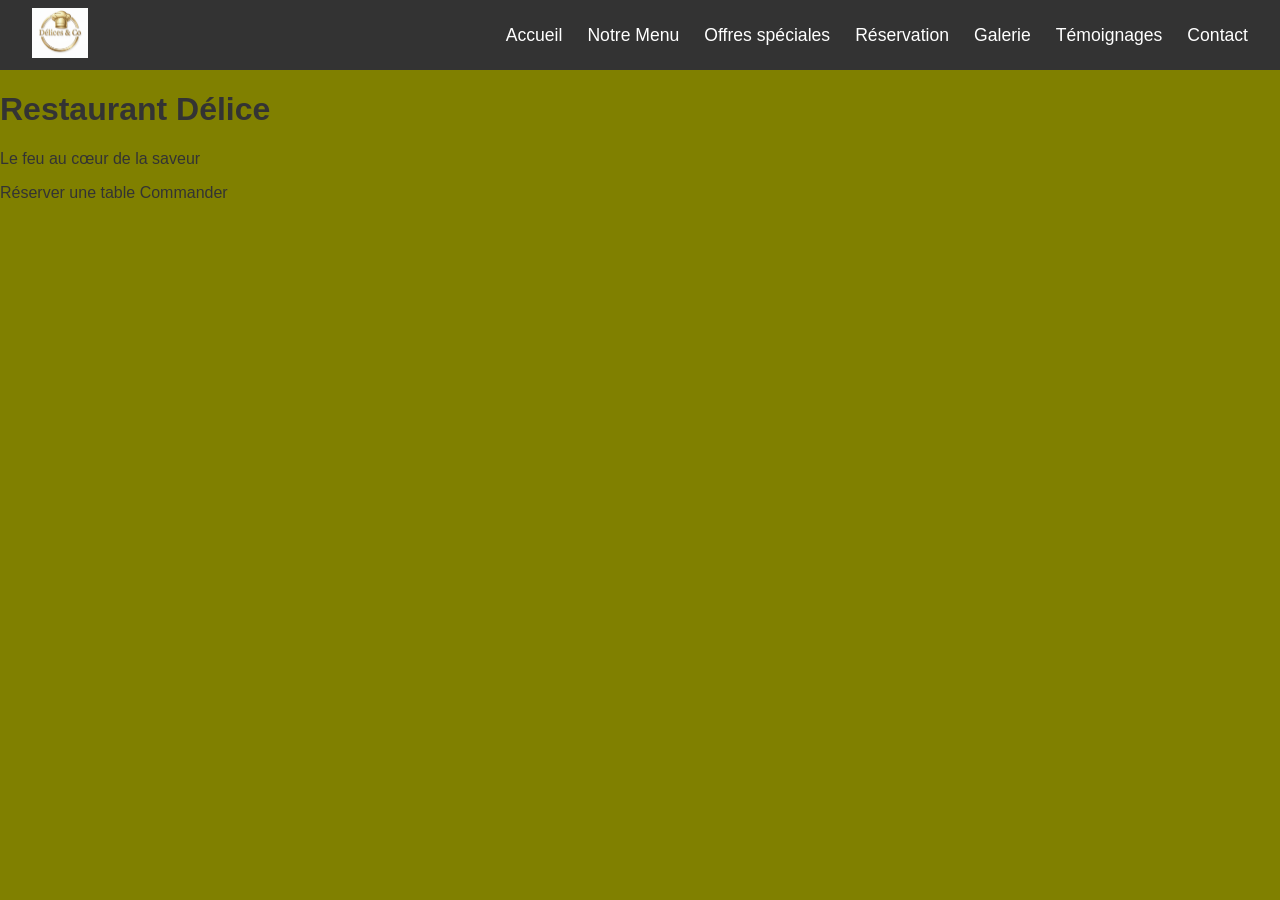
==== index.html @ 4178635f "Ajout du popup" ====
<!DOCTYPE html>
<html lang="fr">
<head>
    <meta charset="UTF-8">
    <title>Restaurant Délices & Co</title>
    <meta name="viewport" content="width=device-width, initial-scale=1.0">
    <link rel="stylesheet" href="css/style.css">
</head>
<body>

<!-- NAVIGATION -->
<nav class="navbar">
    <div class="logo"><img src="logo.jpeg" alt="logo.jpeg"></div>

    <input type="checkbox" id="menu-toggle">
    <label for="menu-toggle" class="burger">&#9776;</label>

    <ul class="nav-links">
        <li><a href="#">Accueil</a></li>
        <li><a href="#menuModal">Notre Menu</a></li>
        <li><a href="#">Offres spéciales</a></li>
        <li><a href="#">Réservation</a></li>
        <li><a href="#">Galerie</a></li>
        <li><a href="#">Témoignages</a></li>
        <li><a href="#">Contact</a></li>
    </ul>
</nav>

<!-- HEADER -->
<header class="hero">
    <div class="hero-content">
        <h1>Restaurant Délice</h1>
        <p>Le feu au cœur de la saveur</p>
        <div class="buttons">
            <a href="#" class="btn primary">Réserver une table</a>
            <a href="#" class="btn secondary">Commander</a>
        </div>
    </div>
</header>

<!-- POPUP MENU -->
<div id="menuModal" class="modal">
    <div class="modal-content">
        <a href="#" class="close">&times;</a>
        <h2>Notre Menu</h2>

        <h3>Plats</h3>
        <ul>
            <li>Mafé - 3000 FCFA
                <img src="img/Mafé.jpeg" alt="img/Mafé.jpeg">
            </li>
            <li>Yassa Poulet - 2500 FCFA
            <img src="img/Yassa Poulet.jpeg" alt="img/Yassa Poulet.jpeg">    
            </li>
            <li>Riz au poisson - 3500 FCFA
                <img src="img/Riz.jpeg" alt="img/Riz.jpeg">
            </li>
        </ul>

        <h3>Boissons</h3>
        <ul>
            <li>Jus naturel - 1000 FCFA
                <img src="img/jus.jpeg" alt="img/jus.jpeg">
                <img src="img/Jus Naturel.jpeg" alt="img/Jus Naturel.jpeg">
            </li>
            <li>Soda - 800 FCFA
                <img src="img/Soda.jpeg" alt="img/Soda.jpeg">
            </li>
        </ul>
    </div>
</div>

</body>
---- css/style.css ----
/* Styles généraux */
body {
    font-family: sans-serif;
    margin: 0;
    background-color: #808000; /* Vert olive */
    color: #333;
}

a {
    text-decoration: none;
    color: inherit;
}

/* Barre de navigation */
.navbar {
    display: flex;
    justify-content: space-between;
    align-items: center;
    background-color: #333;
    padding: 0.5rem 2rem;
    color: white;
}

.navbar .logo img {
    height: 50px;
}

.navbar .nav-links {
    list-style: none;
    display: flex;
    margin: 0;
    padding: 0;
}

.navbar .nav-links li {
    margin-left: 25px;
}

.navbar .nav-links a {
    font-size: 1.1rem;
    transition: color 0.3s ease;
}

.navbar .nav-links a:hover {
    color: #a3b18a; /* Un vert plus clair pour le survol */
}

/* Burger menu pour mobile */
#menu-toggle {
    display: none;
}

.burger {
    display: none;
    font-size: 2rem;
    cursor: pointer;
}

/* Styles pour le responsive */
@media (max-width: 768px) {
    .navbar .nav-links {
        display: none;
        flex-direction: column;
        width: 100%;
        position: absolute;
        top: 60px; /* Hauteur de la navbar */
        left: 0;
        background-color: #333;
        text-align: center;
    }

    .navbar .nav-links li {
        margin: 1rem 0;
    }

    .burger {
        display: block;
    }

    #menu-toggle:checked + .burger + .nav-links {
        display: flex;
    }
}

/* Styles pour la fenêtre modale (popup) */
.modal {
    visibility: hidden;
    opacity: 0;
    position: fixed;
    z-index: 1000;
    left: 0;
    top: 0;
    width: 100%;
    height: 100%;
    overflow: auto;
    background-color: rgba(0,0,0,0.5);
    transition: visibility 0s linear 0.5s, opacity 0.5s;
}

.modal:target {
    visibility: visible;
    opacity: 1;
    transition: visibility 0s linear 0s, opacity 0.5s;
}

.modal-content {
    background-color: #fefefe;
    margin: 10% auto;
    padding: 20px;
    border: 1px solid #888;
    width: 80%;
    max-width: 700px;
    position: relative;
    border-radius: 5px;
}

.modal-content h2 {
    text-align: center;
    margin-bottom: 20px;
}

.modal-content ul {
    list-style: none;
    padding: 0;
}

.modal-content li {
    display: flex;
    align-items: center;
    justify-content: space-between;
    margin-bottom: 15px;
    padding-bottom: 10px;
    border-bottom: 1px solid #eee;
}

.modal-content img {
    height: 60px;
    width: 60px;
    object-fit: cover;
    border-radius: 5px;
    margin-left: 15px;
}

.close {
    position: absolute;
    right: 15px;
    top: 10px;
    color: #aaa;
    font-size: 28px;
    font-weight: bold;
}

.close:hover,
.close:focus {
    color: black;
    text-decoration: none;
    cursor: pointer;
}
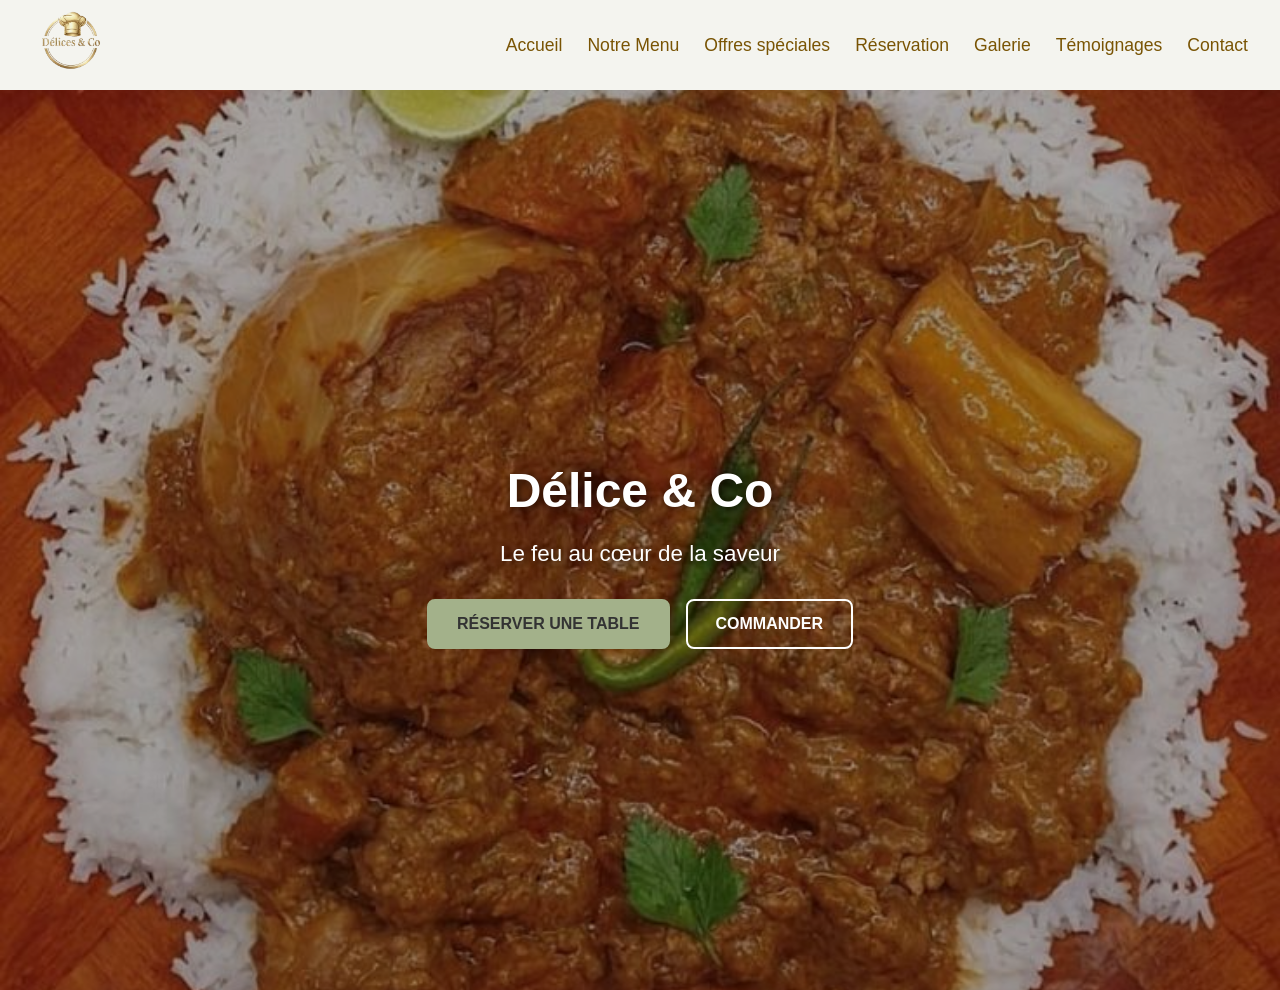
==== commit 6fd882e5: "Ajustement du style" ====
--- a/index.html
+++ b/index.html
@@ -10,7 +10,7 @@
 
 <!-- NAVIGATION -->
 <nav class="navbar">
-    <div class="logo"><img src="logo.jpeg" alt="logo.jpeg"></div>
+    <div class="logo"><img src="img/logo.png" alt="logo.jpeg"></div>
 
     <input type="checkbox" id="menu-toggle">
     <label for="menu-toggle" class="burger">&#9776;</label>
@@ -29,7 +29,7 @@
 <!-- HEADER -->
 <header class="hero">
     <div class="hero-content">
-        <h1>Restaurant Délice</h1>
+        <h1>Délice & Co</h1>
         <p>Le feu au cœur de la saveur</p>
         <div class="buttons">
             <a href="#" class="btn primary">Réserver une table</a>
--- a/css/style.css
+++ b/css/style.css
@@ -1,8 +1,7 @@
-/* Styles généraux */
 body {
-    font-family: sans-serif;
+    font-family: 'Segoe UI', Tahoma, Geneva, Verdana, sans-serif;
     margin: 0;
-    background-color: #808000; /* Vert olive */
+    background-color: #f1f1ea; 
     color: #333;
 }
 
@@ -11,18 +10,26 @@
     color: inherit;
 }
 
-/* Barre de navigation */
+
 .navbar {
     display: flex;
     justify-content: space-between;
     align-items: center;
-    background-color: #333;
+    background-color: rgba(252, 251, 251, 0.3);
     padding: 0.5rem 2rem;
-    color: white;
-}
-
-.navbar .logo img {
-    height: 50px;
+    color: #795404;
+    position: sticky;
+    top: 0;
+    z-index: 100;
+}
+
+.logo img {
+    height: 70px;
+    transition: transform 0.3s ease;
+}
+
+.logo img:hover {
+    transform: scale(1.05);
 }
 
 .navbar .nav-links {
@@ -42,10 +49,9 @@
 }
 
 .navbar .nav-links a:hover {
-    color: #a3b18a; /* Un vert plus clair pour le survol */
-}
-
-/* Burger menu pour mobile */
+    color: #a3b18a;
+}
+
 #menu-toggle {
     display: none;
 }
@@ -54,23 +60,24 @@
     display: none;
     font-size: 2rem;
     cursor: pointer;
-}
-
-/* Styles pour le responsive */
+    color: #333;
+}
+
 @media (max-width: 768px) {
     .navbar .nav-links {
         display: none;
         flex-direction: column;
         width: 100%;
         position: absolute;
-        top: 60px; /* Hauteur de la navbar */
+        top: 60px;
         left: 0;
         background-color: #333;
         text-align: center;
+        padding: 1rem 0;
     }
 
     .navbar .nav-links li {
-        margin: 1rem 0;
+        margin: 0.8rem 0;
     }
 
     .burger {
@@ -82,7 +89,6 @@
     }
 }
 
-/* Styles pour la fenêtre modale (popup) */
 .modal {
     visibility: hidden;
     opacity: 0;
@@ -92,31 +98,35 @@
     top: 0;
     width: 100%;
     height: 100%;
-    overflow: auto;
-    background-color: rgba(0,0,0,0.5);
-    transition: visibility 0s linear 0.5s, opacity 0.5s;
+    background-color: rgba(0,0,0,0.6);
+    display: flex;
+    justify-content: center;
+    align-items: center;
+    transition: visibility 0s linear 0.3s, opacity 0.3s;
 }
 
 .modal:target {
     visibility: visible;
     opacity: 1;
-    transition: visibility 0s linear 0s, opacity 0.5s;
+    transition: visibility 0s linear 0s, opacity 0.3s;
 }
 
 .modal-content {
-    background-color: #fefefe;
-    margin: 10% auto;
-    padding: 20px;
-    border: 1px solid #888;
-    width: 80%;
-    max-width: 700px;
+    background-color: #fff;
+    padding: 25px 30px;
+    border-radius: 10px;
+    width: 90%;
+    max-width: 650px;
+    max-height: 85vh;
+    overflow-y: auto;
+    box-shadow: 0 10px 25px rgba(0,0,0,0.3);
     position: relative;
-    border-radius: 5px;
 }
 
 .modal-content h2 {
     text-align: center;
     margin-bottom: 20px;
+    color: #333;
 }
 
 .modal-content ul {
@@ -137,7 +147,7 @@
     height: 60px;
     width: 60px;
     object-fit: cover;
-    border-radius: 5px;
+    border-radius: 8px;
     margin-left: 15px;
 }
 
@@ -152,7 +162,107 @@
 
 .close:hover,
 .close:focus {
-    color: black;
-    text-decoration: none;
+    color: #333;
     cursor: pointer;
 }
+
+
+.hero {
+    background-image: url('../img/Mafé.jpeg');
+    background-size: cover;
+    background-position: center;
+    height: 100vh;
+    display: flex;
+    justify-content: center;
+    align-items: center;
+    text-align: center;
+    color: white;
+    position: relative;
+}
+
+.hero::after {
+    content: '';
+    position: absolute;
+    inset: 0;
+    background: rgba(0,0,0,0.35); 
+}
+
+.hero-content {
+    position: relative;
+    z-index: 1;
+}
+
+.hero-content h1 {
+    font-size: 3rem;
+    margin-bottom: 1rem;
+    text-shadow: 2px 2px 10px rgba(0,0,0,0.6);
+}
+
+.hero-content p {
+    font-size: 1.4rem;
+    margin-bottom: 2rem;
+    text-shadow: 2px 2px 10px rgba(0,0,0,0.6);
+}
+
+.buttons {
+    display: flex;
+    justify-content: center;
+    gap: 1rem;
+    flex-wrap: wrap;
+}
+
+.buttons .btn {
+    padding: 14px 28px;
+    border-radius: 8px;
+    font-size: 1rem;
+    font-weight: 600;
+    text-transform: uppercase;
+    transition: all 0.3s ease;
+    border: 2px solid transparent;
+}
+
+.btn.primary {
+    background-color: #a3b18a;
+    color: #333;
+    border-color: #a3b18a;
+}
+
+.btn.primary:hover {
+    background-color: transparent;
+    color: #a3b18a;
+}
+
+.btn.secondary {
+    background-color: transparent;
+    color: #fff;
+    border-color: #fff;
+}
+
+.btn.secondary:hover {
+    background-color: #fff;
+    color: #333;
+}
+
+@media (max-width: 768px) {
+    .hero {
+        height: 100vh;
+    }
+
+    .hero-content h1 {
+        font-size: 2.2rem;
+    }
+
+    .hero-content p {
+        font-size: 1.1rem;
+    }
+
+    .buttons {
+        flex-direction: column;
+        align-items: center;
+    }
+
+    .buttons .btn {
+        width: 80%;
+        margin-bottom: 1rem;
+    }
+}
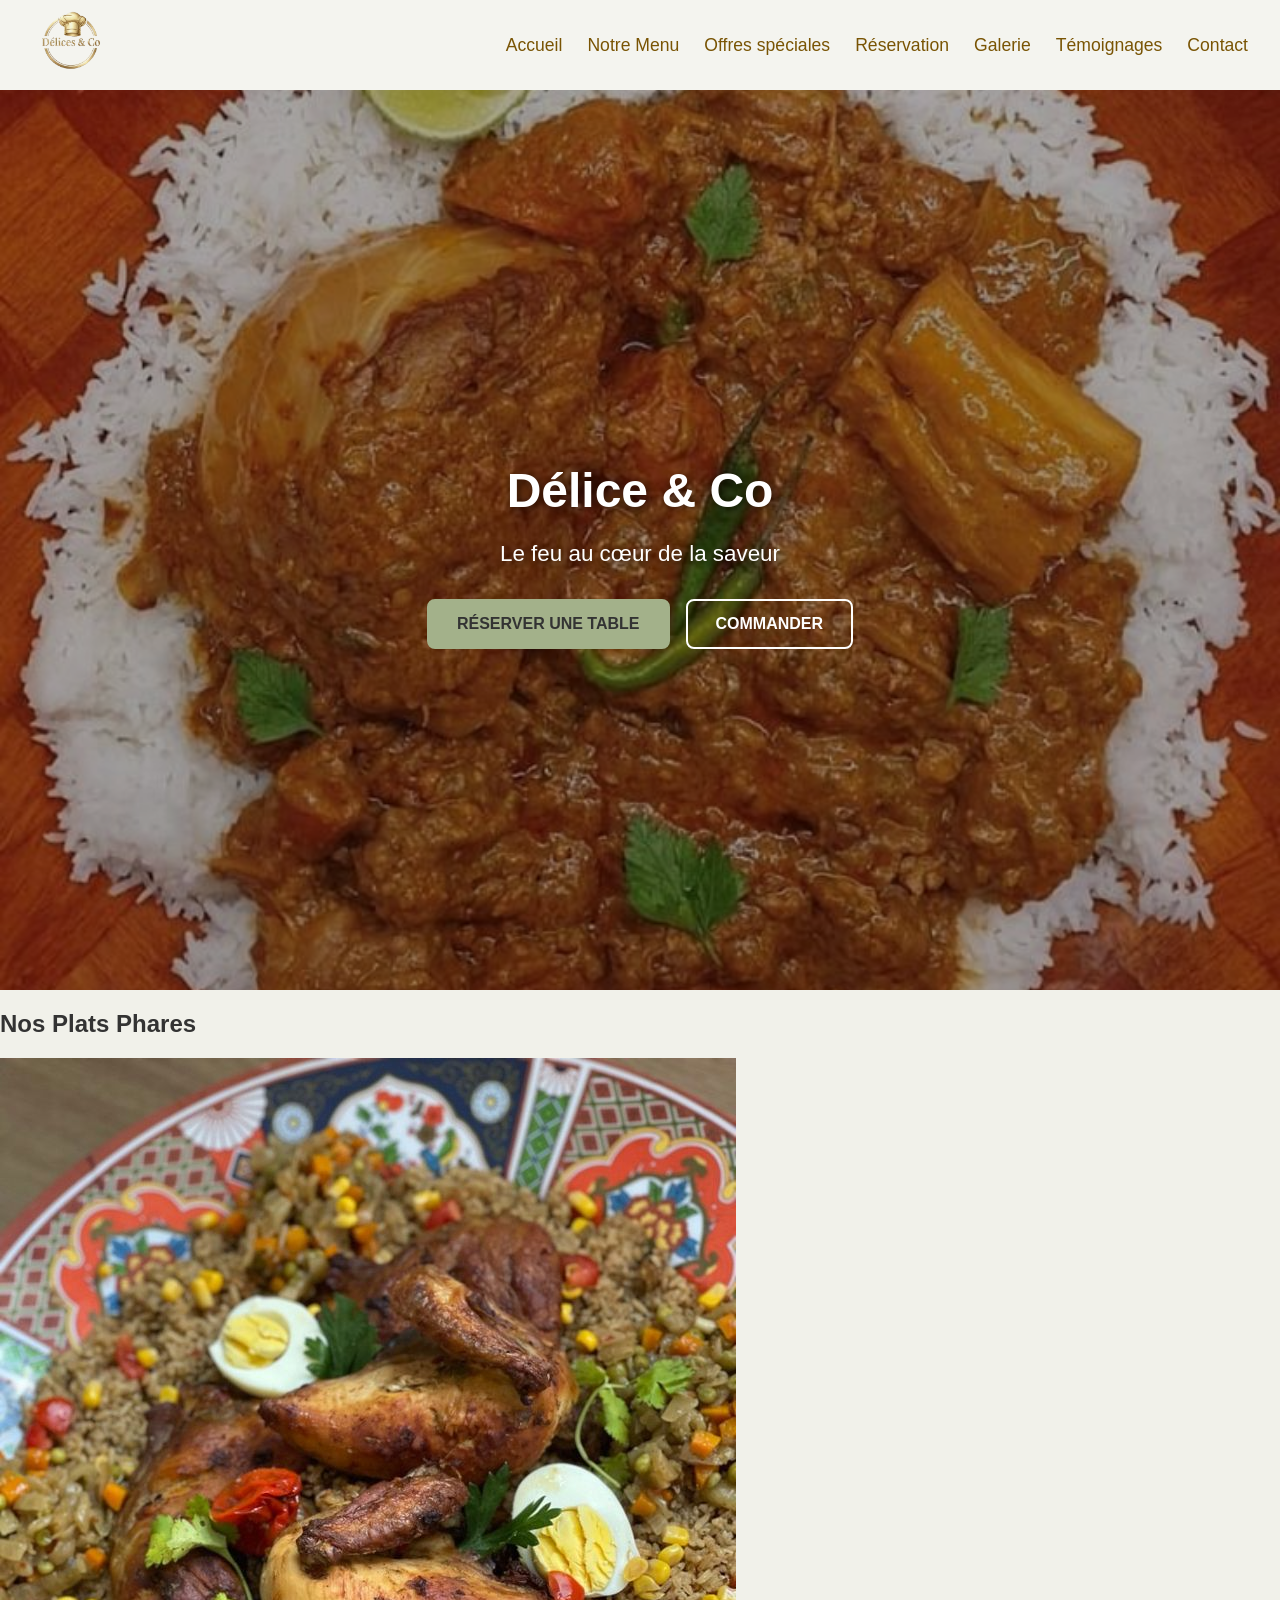
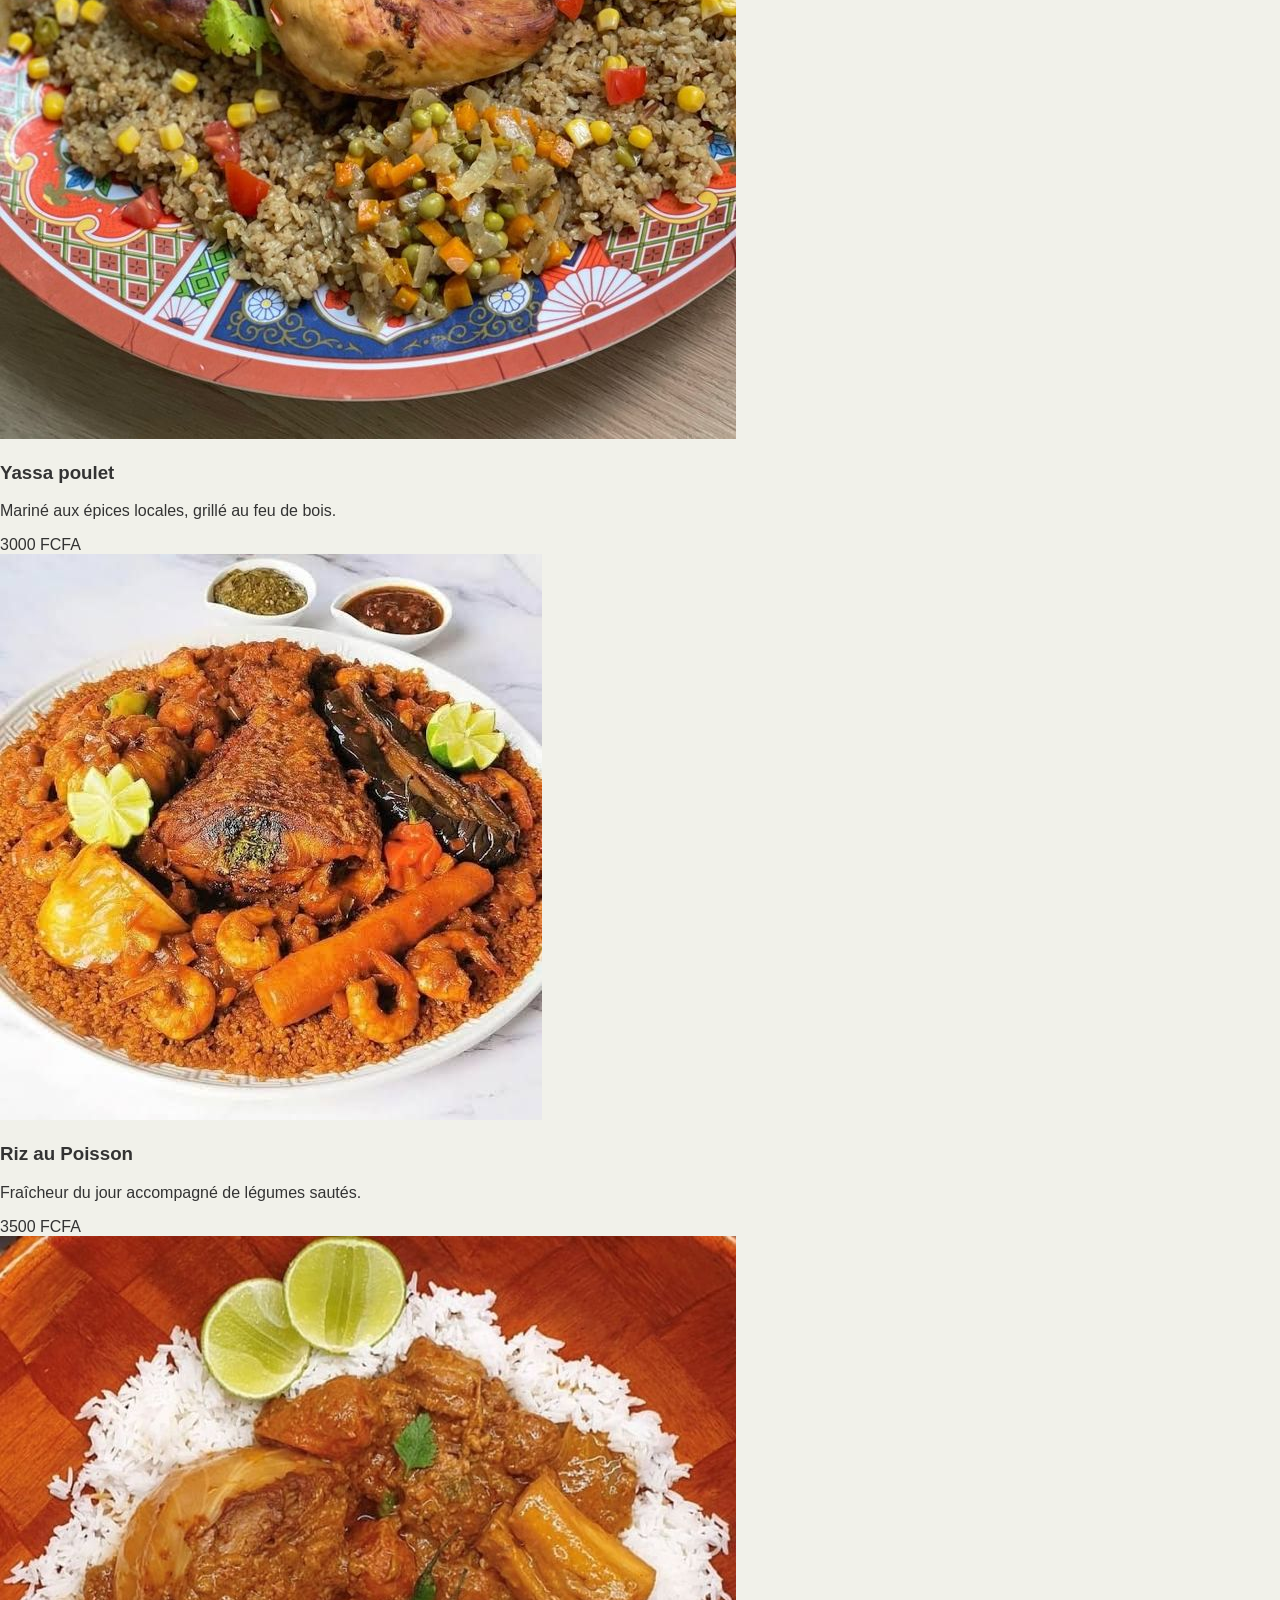
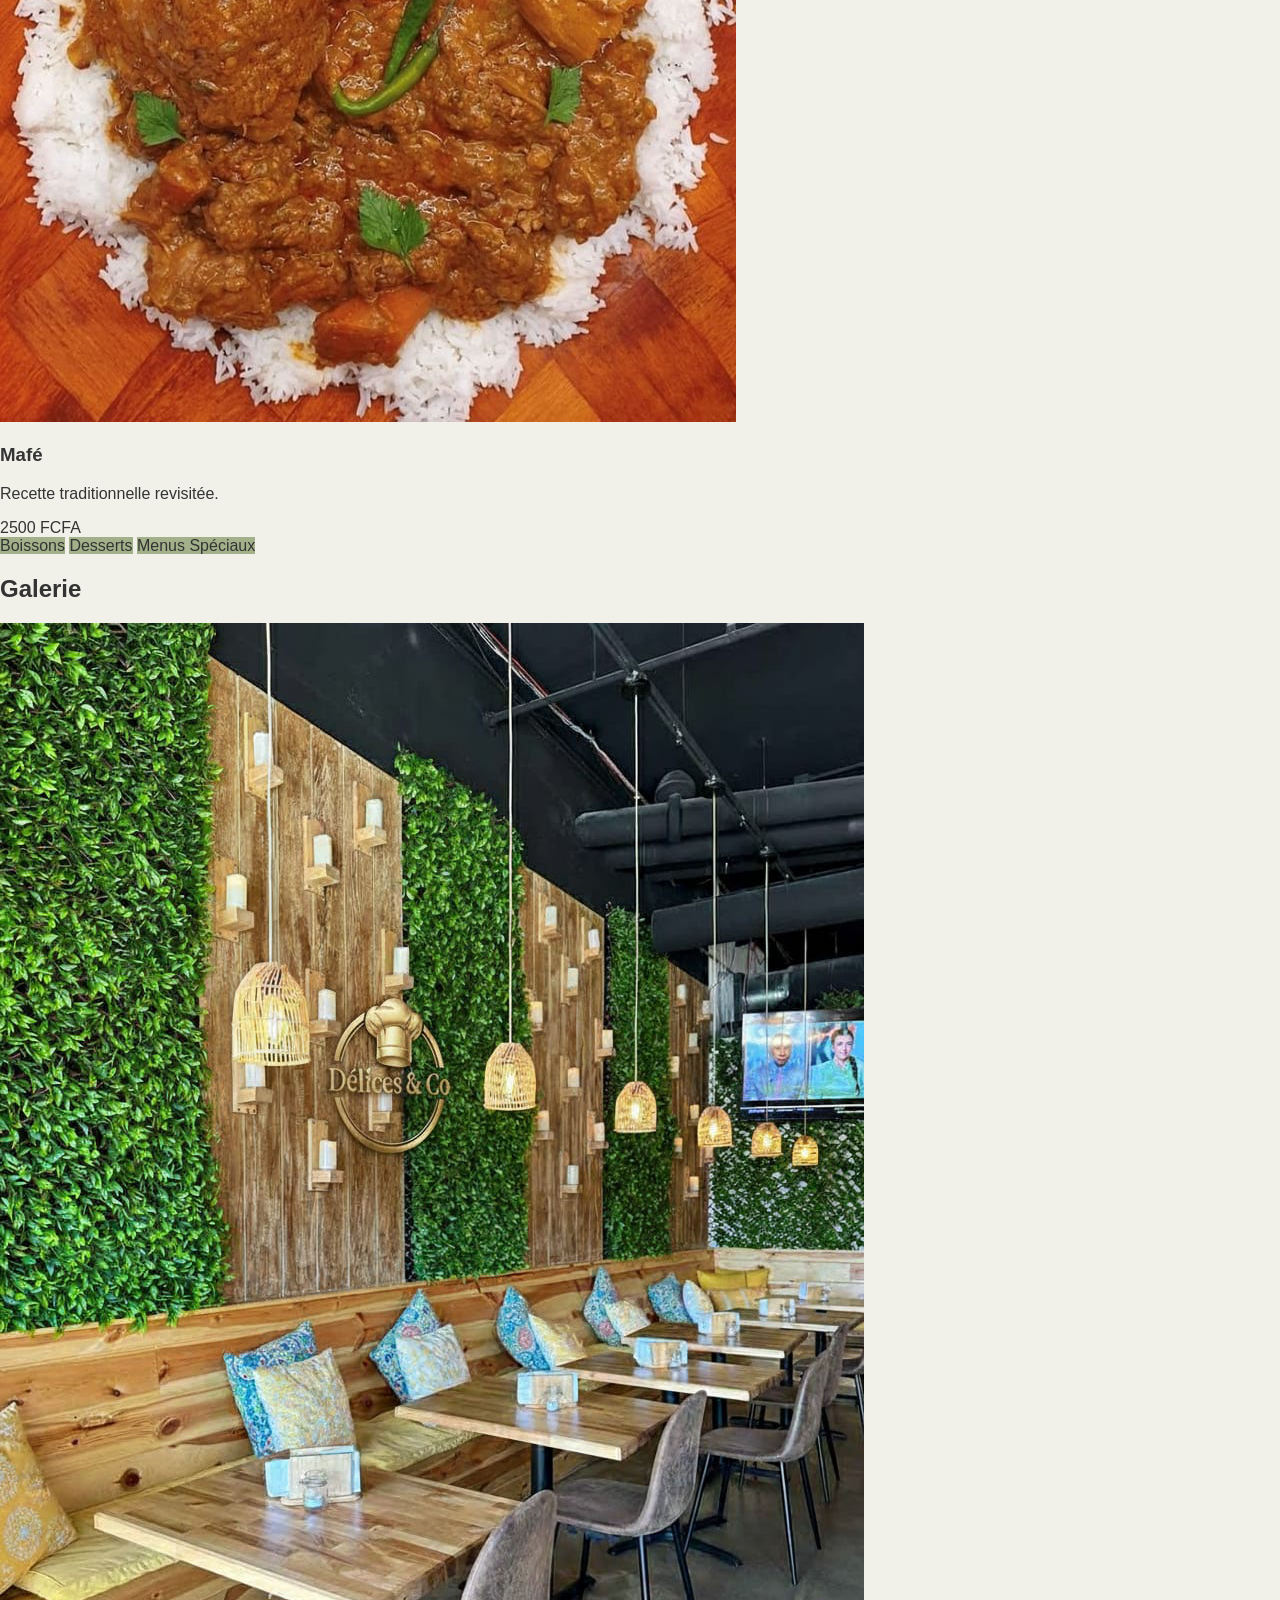
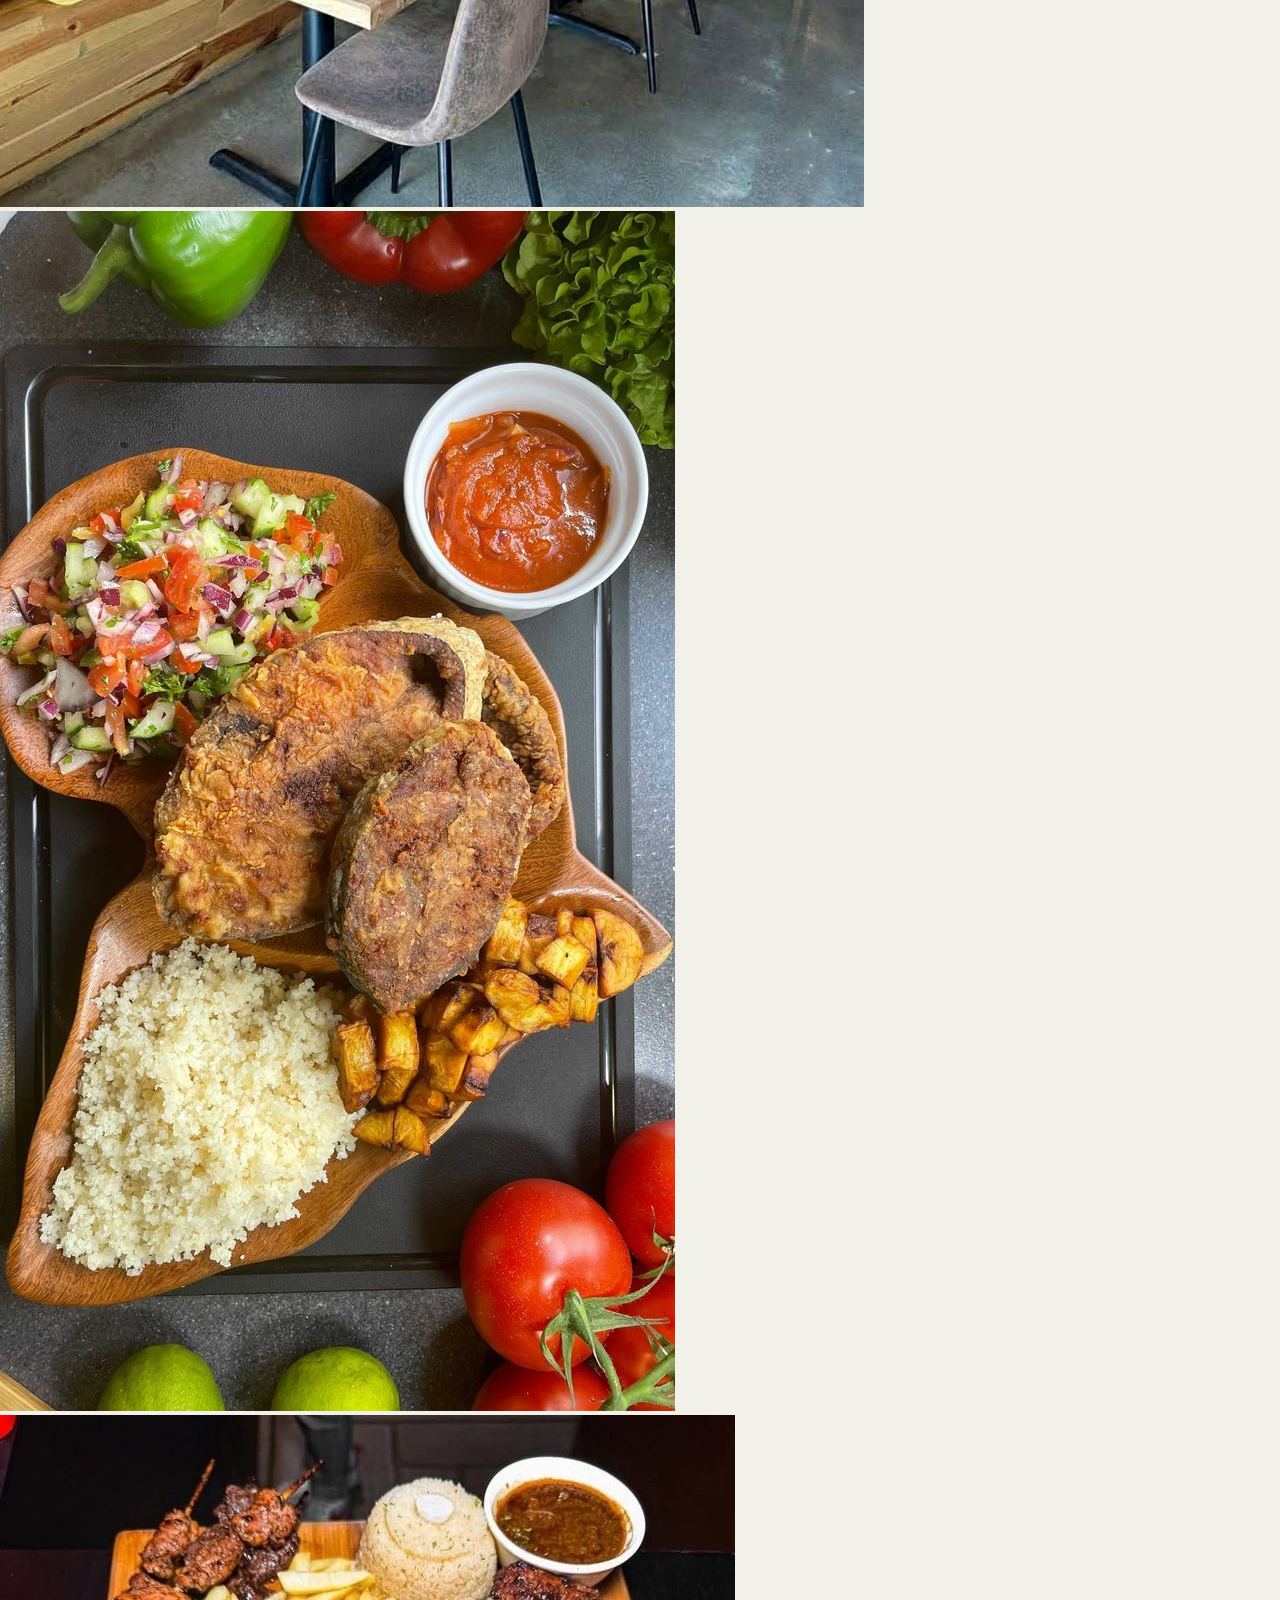
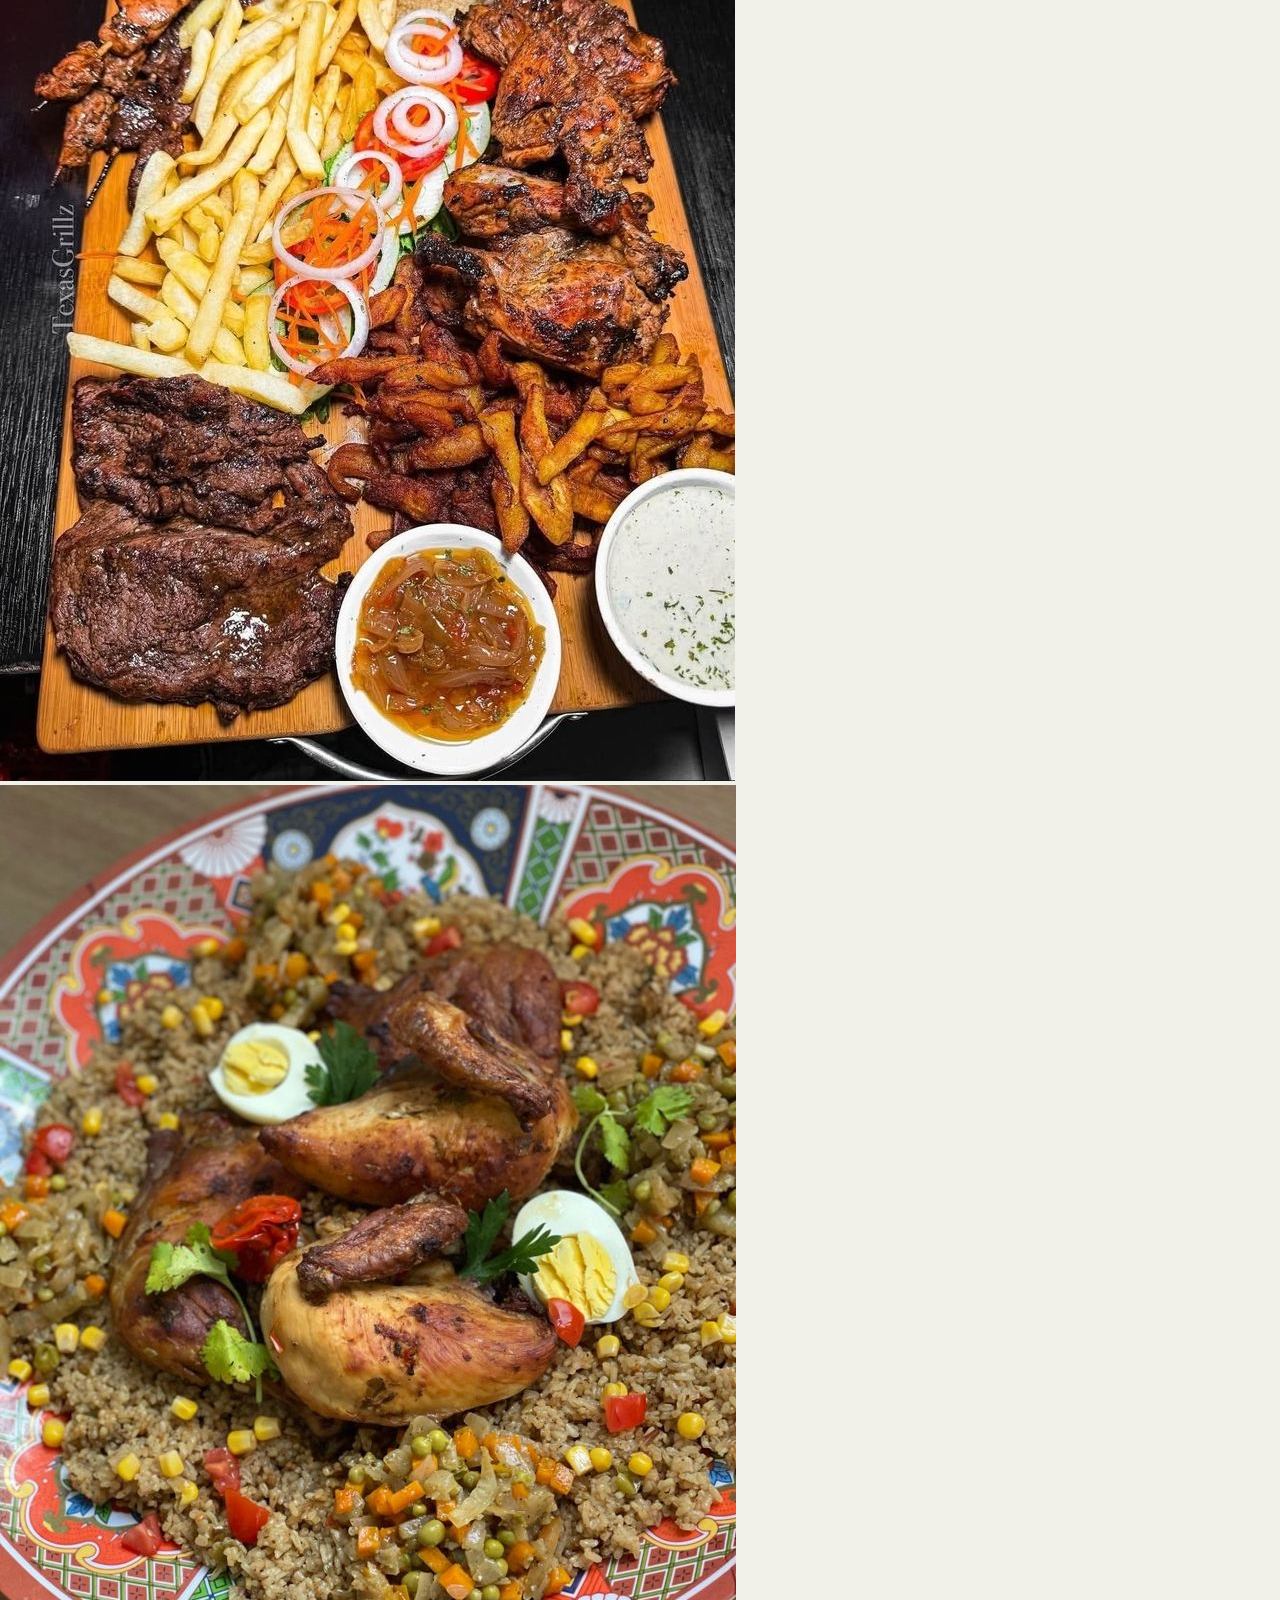
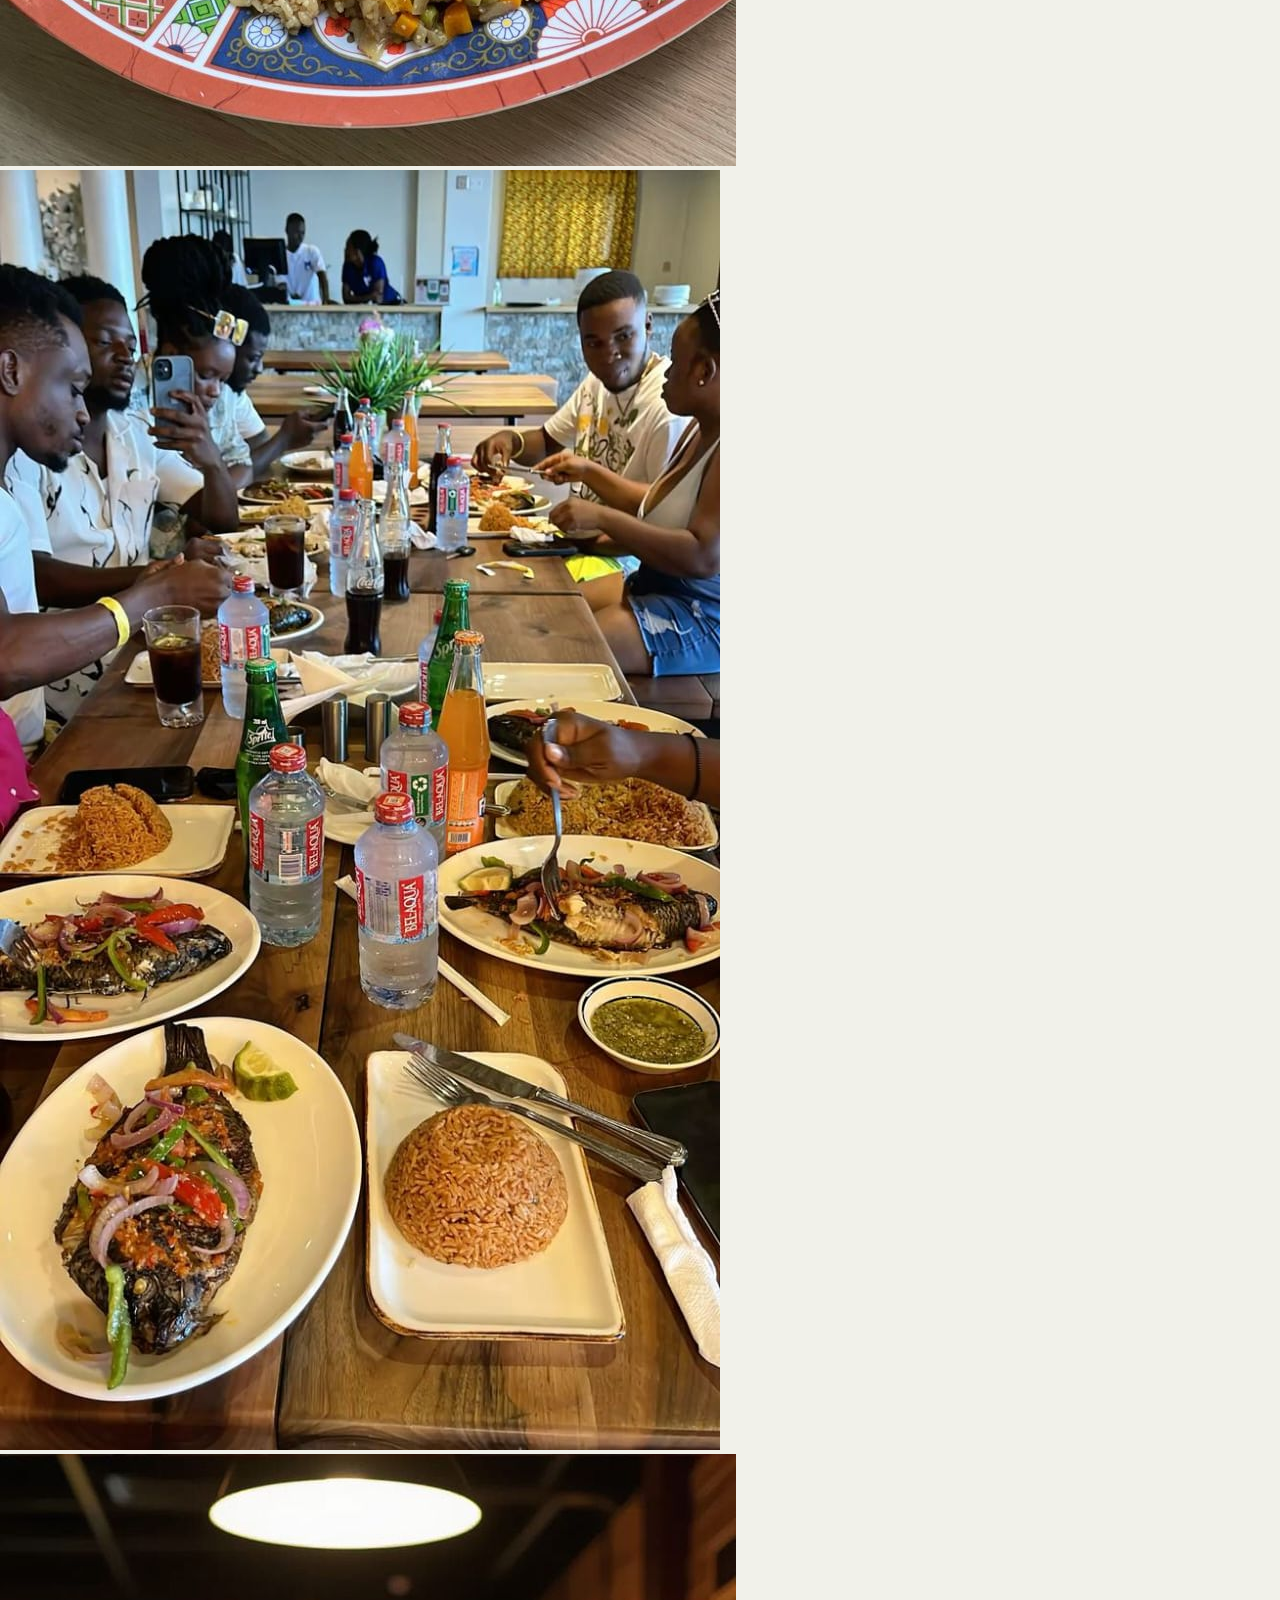
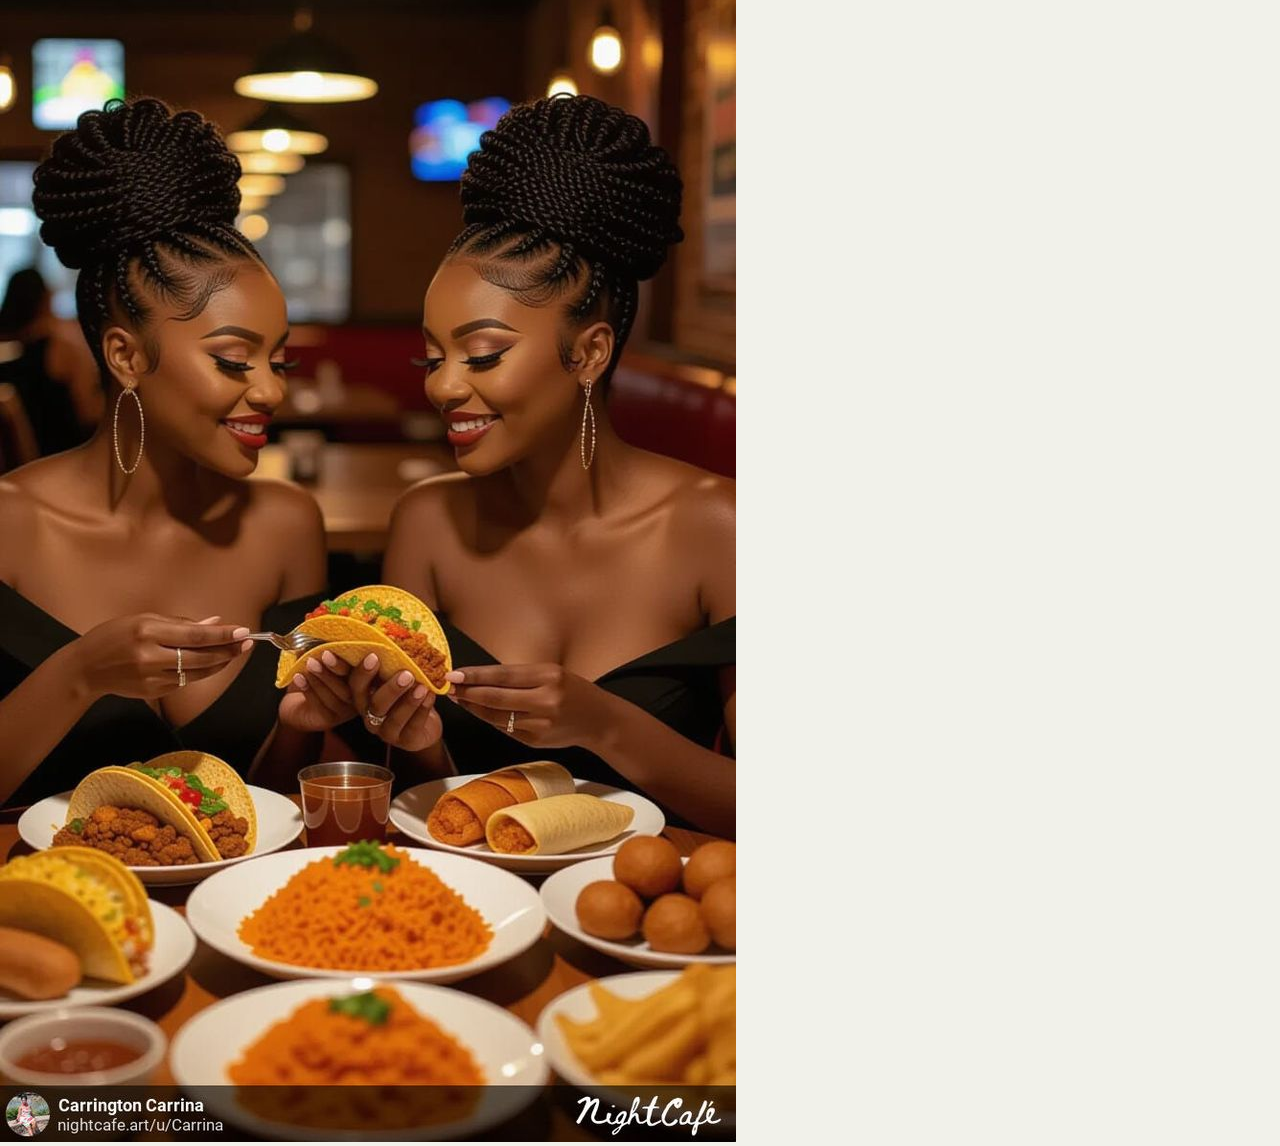
==== commit f5717d0e: "ajout image Galerie" ====
--- a/index.html
+++ b/index.html
@@ -10,7 +10,7 @@
 
 <!-- NAVIGATION -->
 <nav class="navbar">
-    <div class="logo"><img src="img/logo.png" alt="logo.jpeg"></div>
+    <div class="logo"><img src="img/logo.png" al"></div>
 
     <input type="checkbox" id="menu-toggle">
     <label for="menu-toggle" class="burger">&#9776;</label>
@@ -38,36 +38,82 @@
     </div>
 </header>
 
+<section class="menu-section">
+    <h2>Nos Plats Phares</h2>
+
+    <div class="menu-grid">
+        <div class="card">
+            <img src="img/Yassa Poulet.jpeg" alt="img/Yassa Poulet.jpeg">
+            <h3>Yassa poulet</h3>
+            <p>Mariné aux épices locales, grillé au feu de bois.</p>
+            <span>3000 FCFA</span>
+        </div>
+
+        <div class="card">
+            <img src="img/Riz.jpeg" alt="img/Riz.jpeg">
+            <h3>Riz au Poisson </h3>
+            <p>Fraîcheur du jour accompagné de légumes sautés.</p>
+            <span>3500 FCFA</span>
+        </div>
+
+        <div class="card">
+            <img src="img/Mafé.jpeg" alt="img/Mafé.jpeg">
+            <h3>Mafé</h3>
+            <p>Recette traditionnelle revisitée.</p>
+            <span>2500 FCFA</span>
+        </div>
+    </div>
+
+    <div class="menu-buttons">
+        <a href="#boissons" class="btn primary">Boissons</a>
+        <a href="#desserts" class="btn primary">Desserts</a>
+        <a href="#special" class="btn primary">Menus Spéciaux</a>
+    </div>
+</section>
+
+<section class="galerie">
+    <h2>Galerie</h2>
+
+    <div class="galerie-grid">
+        <img src="img/Restaurant.jpg">
+        <img src="img/Athiéké Poisson.jpeg">
+        <img src="img/Sauce Viande.jpeg">
+        <img src="img/Yassa Poulet.jpeg">
+        <img src="img/Ambiance familiale.jpeg">
+        <img src="img/Service repas.jpeg">
+    </div>
+</section>
+
 <!-- POPUP MENU -->
-<div id="menuModal" class="modal">
+<div id="boissons" class="modal">
     <div class="modal-content">
         <a href="#" class="close">&times;</a>
-        <h2>Notre Menu</h2>
-
-        <h3>Plats</h3>
-        <ul>
-            <li>Mafé - 3000 FCFA
-                <img src="img/Mafé.jpeg" alt="img/Mafé.jpeg">
-            </li>
-            <li>Yassa Poulet - 2500 FCFA
-            <img src="img/Yassa Poulet.jpeg" alt="img/Yassa Poulet.jpeg">    
-            </li>
-            <li>Riz au poisson - 3500 FCFA
-                <img src="img/Riz.jpeg" alt="img/Riz.jpeg">
-            </li>
-        </ul>
-
         <h3>Boissons</h3>
         <ul>
-            <li>Jus naturel - 1000 FCFA
-                <img src="img/jus.jpeg" alt="img/jus.jpeg">
-                <img src="img/Jus Naturel.jpeg" alt="img/Jus Naturel.jpeg">
-            </li>
-            <li>Soda - 800 FCFA
-                <img src="img/Soda.jpeg" alt="img/Soda.jpeg">
-            </li>
+            <li>Jus naturel - 1000 FCFA</li>
+            <li>Soda - 800 FCFA</li>
         </ul>
     </div>
 </div>
 
-</body>+<div id="desserts" class="modal">
+    <div class="modal-content">
+        <a href="#" class="close">&times;</a>
+        <h3>Desserts</h3>
+        <ul>
+            <li>Fondant chocolat - 1500 FCFA</li>
+            <li>Salade de fruits - 1200 FCFA</li>
+        </ul>
+    </div>
+</div>
+
+<div id="special" class="modal">
+    <div class="modal-content">
+        <a href="#" class="close">&times;</a>
+        <h3>Menus Spéciaux</h3>
+        <ul>
+            <li>Menu Famille - 10 000 FCFA</li>
+            <li>Menu Duo - 6 500 FCFA</li>
+        </ul>
+    </div>
+</div>
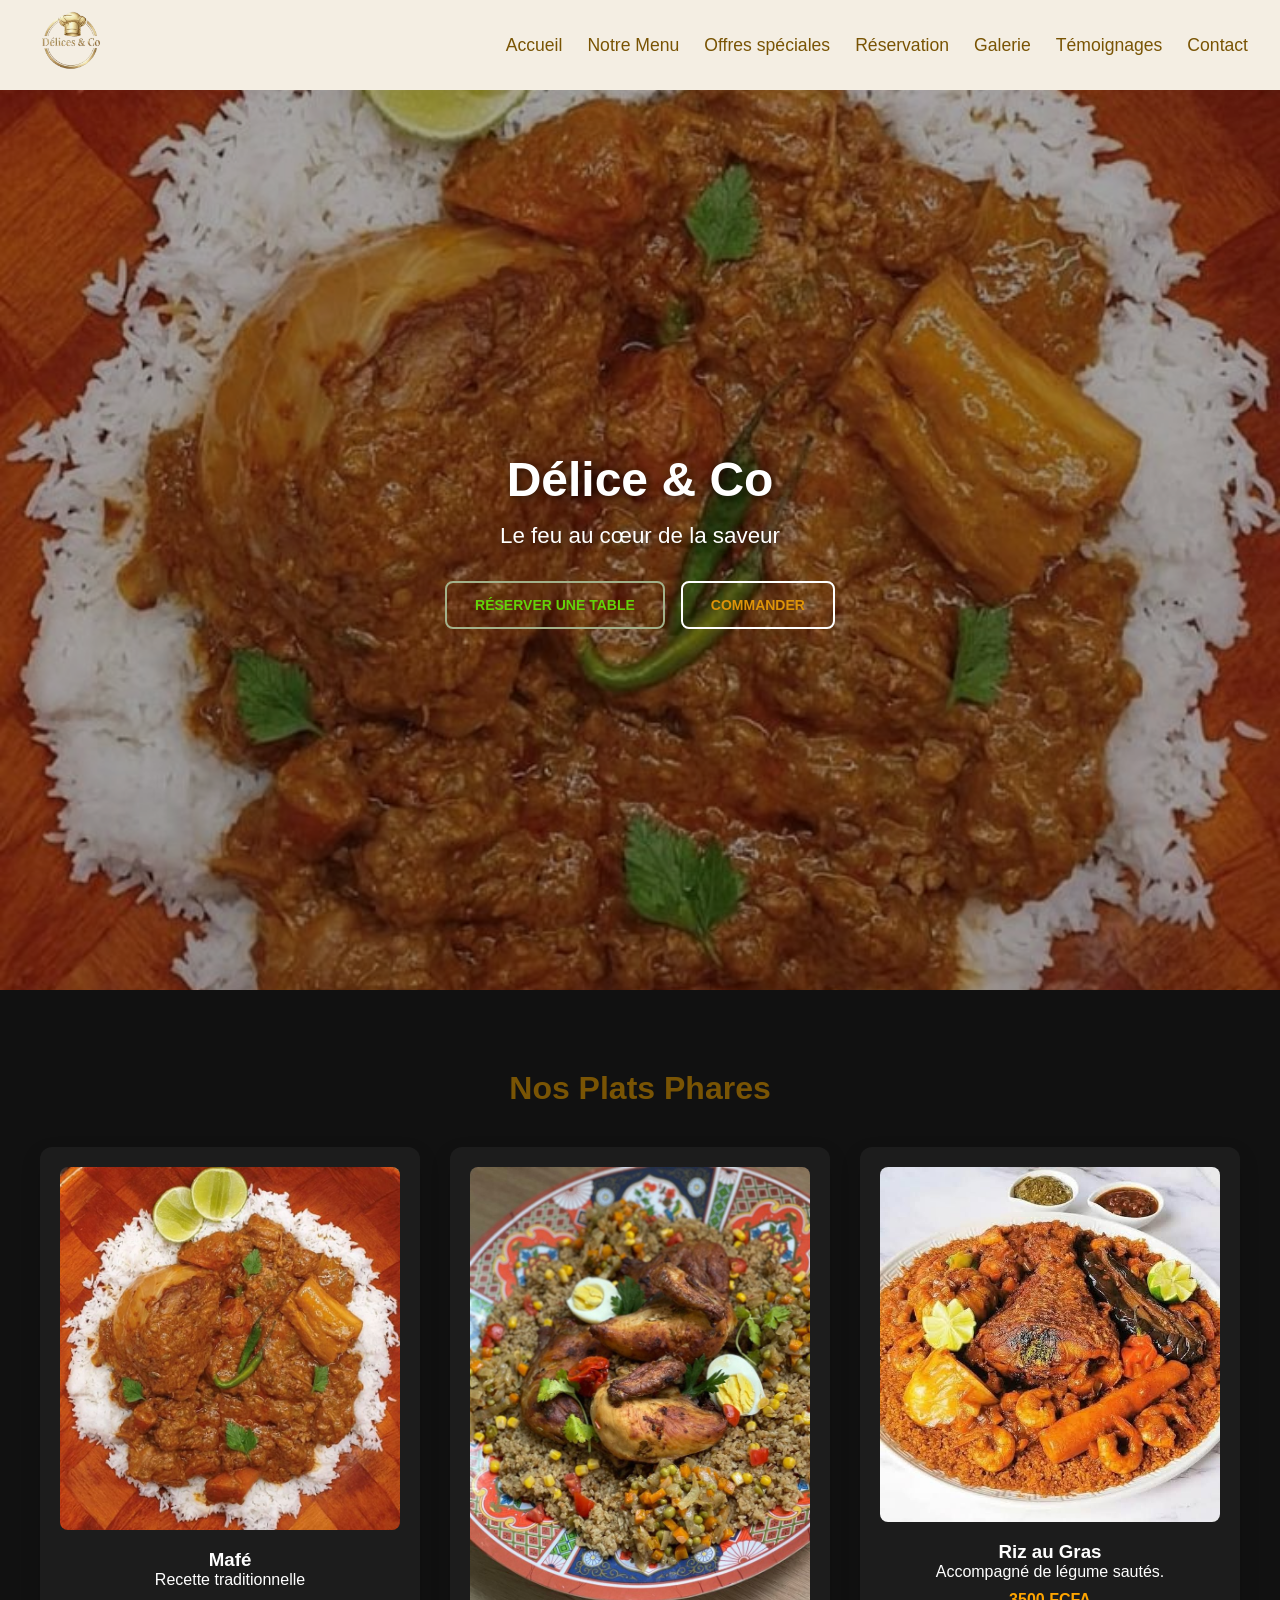
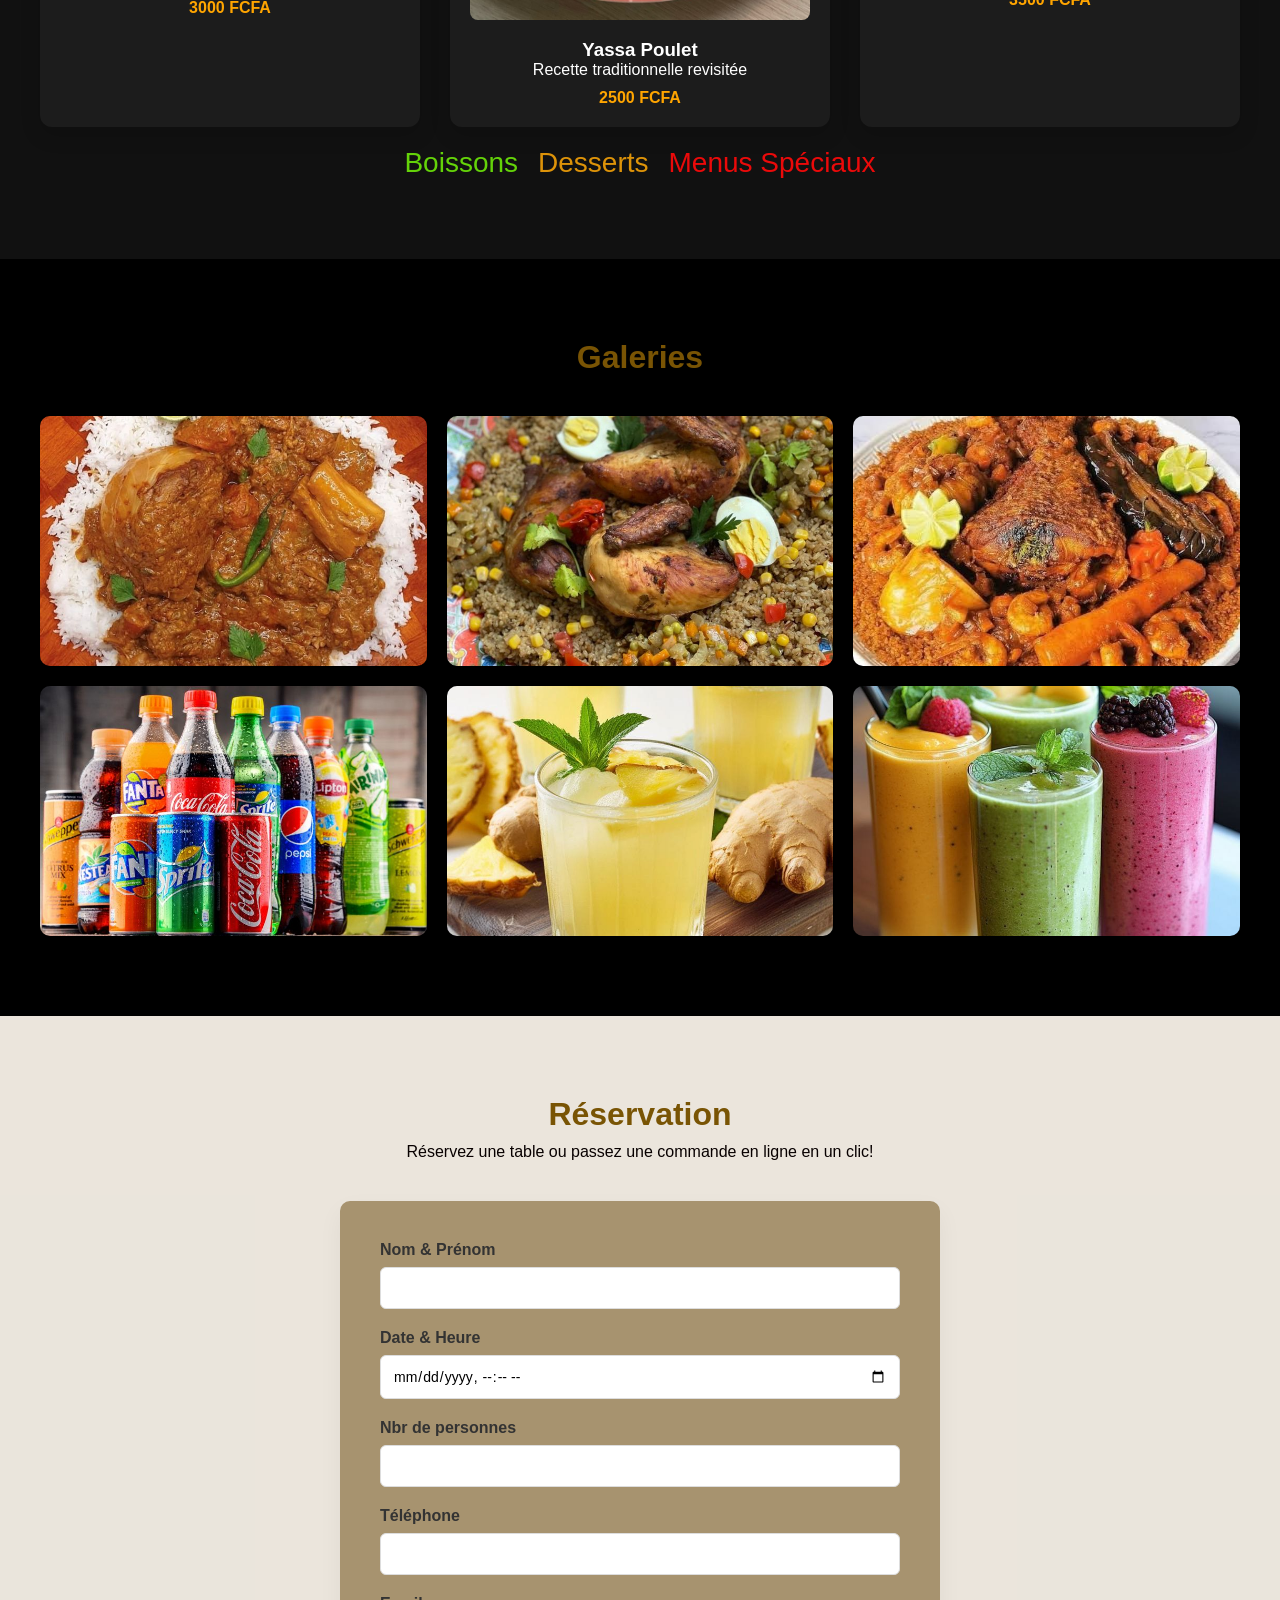
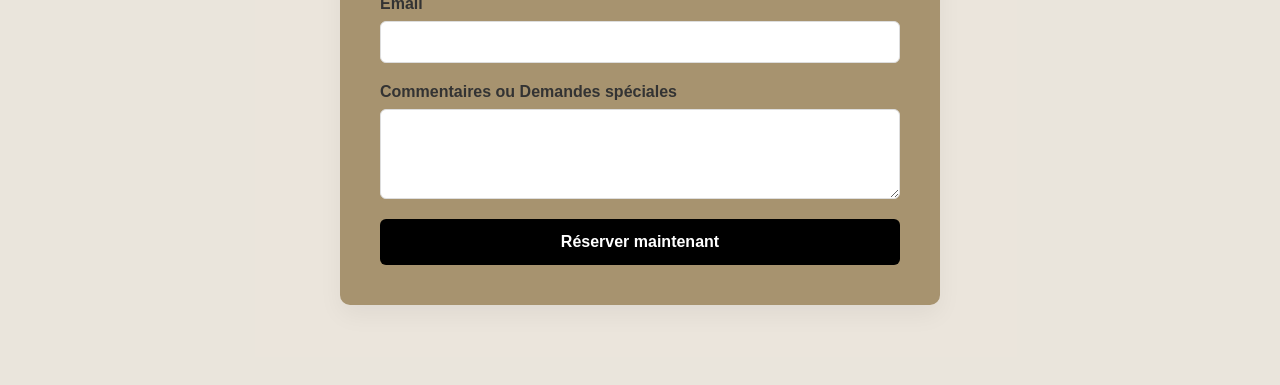
==== commit fdcd367b: "Ajout de la section menu, galerie avec pour condition trois images sur une ligne en mode desktop, un" ====
--- a/index.html
+++ b/index.html
@@ -10,17 +10,17 @@
 
 <!-- NAVIGATION -->
 <nav class="navbar">
-    <div class="logo"><img src="img/logo.png" al"></div>
+    <div class="logo"><img src="img/logo.png" alt="logo.jpeg"></div>
 
     <input type="checkbox" id="menu-toggle">
     <label for="menu-toggle" class="burger">&#9776;</label>
 
     <ul class="nav-links">
         <li><a href="#">Accueil</a></li>
-        <li><a href="#menuModal">Notre Menu</a></li>
+        <li><a href="#menu">Notre Menu</a></li>
         <li><a href="#">Offres spéciales</a></li>
-        <li><a href="#">Réservation</a></li>
-        <li><a href="#">Galerie</a></li>
+        <li><a href="#reservation">Réservation</a></li>
+        <li><a href="#galerie">Galerie</a></li>
         <li><a href="#">Témoignages</a></li>
         <li><a href="#">Contact</a></li>
     </ul>
@@ -32,55 +32,54 @@
         <h1>Délice & Co</h1>
         <p>Le feu au cœur de la saveur</p>
         <div class="buttons">
-            <a href="#" class="btn primary">Réserver une table</a>
+            <a href="#reservation" class="btn primary">Réserver une table</a>
             <a href="#" class="btn secondary">Commander</a>
         </div>
     </div>
 </header>
 
-<section class="menu-section">
+<!-- Menu -->
+<section id="menu" class="menu-section">
     <h2>Nos Plats Phares</h2>
 
     <div class="menu-grid">
         <div class="card">
-            <img src="img/Yassa Poulet.jpeg" alt="img/Yassa Poulet.jpeg">
-            <h3>Yassa poulet</h3>
-            <p>Mariné aux épices locales, grillé au feu de bois.</p>
+            <img src="img/Mafé.jpeg">
+            <h3>Mafé</h3>
+            <p>Recette traditionnelle</p>
             <span>3000 FCFA</span>
         </div>
-
         <div class="card">
-            <img src="img/Riz.jpeg" alt="img/Riz.jpeg">
-            <h3>Riz au Poisson </h3>
-            <p>Fraîcheur du jour accompagné de légumes sautés.</p>
+            <img src="img/Yassa Poulet.jpeg">
+            <h3>Yassa Poulet</h3>
+            <p>Recette traditionnelle revisitée</p>
+            <span>2500 FCFA</span>
+        </div>
+        <div class="card">
+            <img src="img/Riz.jpeg">
+            <h3>Riz au Gras</h3>
+            <p> Accompagné de légume sautés.</p>
             <span>3500 FCFA</span>
-        </div>
-
-        <div class="card">
-            <img src="img/Mafé.jpeg" alt="img/Mafé.jpeg">
-            <h3>Mafé</h3>
-            <p>Recette traditionnelle revisitée.</p>
-            <span>2500 FCFA</span>
         </div>
     </div>
 
+    
     <div class="menu-buttons">
-        <a href="#boissons" class="btn primary">Boissons</a>
-        <a href="#desserts" class="btn primary">Desserts</a>
-        <a href="#special" class="btn primary">Menus Spéciaux</a>
+       <a href="#boissons" class="btn primary">Boissons</a>
+        <a href="#desserts" class="btn secondary">Desserts</a>
+        <a href="#special" class="btn danger">Menus Spéciaux</a>
     </div>
 </section>
-
-<section class="galerie">
-    <h2>Galerie</h2>
-
+<!-- Galerie -->
+<section id="galerie" class="galerie">
+    <h2>Galeries</h2>
     <div class="galerie-grid">
-        <img src="img/Restaurant.jpg">
-        <img src="img/Athiéké Poisson.jpeg">
-        <img src="img/Sauce Viande.jpeg">
+        <img src="img/Mafé.jpeg">
         <img src="img/Yassa Poulet.jpeg">
-        <img src="img/Ambiance familiale.jpeg">
-        <img src="img/Service repas.jpeg">
+        <img src="img/Riz.jpeg">
+        <img src="img/Soda.jpeg" alt="img/Soda.jpeg">
+        <img src="img/jus.jpeg" alt="img/jus.jpeg">
+        <img src="img/Jus Naturel.jpeg" alt="img/Jus Naturel.jpeg">
     </div>
 </section>
 
@@ -90,30 +89,76 @@
         <a href="#" class="close">&times;</a>
         <h3>Boissons</h3>
         <ul>
-            <li>Jus naturel - 1000 FCFA</li>
-            <li>Soda - 800 FCFA</li>
+            <li>Jus naturel - 1000 FCFA
+                <img src="img/jus.jpeg" alt="img/jus.jpeg">
+                <img src="img/Jus Naturel.jpeg" alt="img/Jus Naturel.jpeg">
+            </li>
+            <li>Soda - 800 FCFA
+                <img src="img/Soda.jpeg" alt="img/Soda.jpeg">
+            </li>
         </ul>
     </div>
 </div>
-
 <div id="desserts" class="modal">
     <div class="modal-content">
         <a href="#" class="close">&times;</a>
         <h3>Desserts</h3>
         <ul>
-            <li>Fondant chocolat - 1500 FCFA</li>
-            <li>Salade de fruits - 1200 FCFA</li>
+            <li>Fondan chocolat - 1500</li>
+            <li> Salade de fruits - 2000</li>
+        </ul>
+    </div>
+</div>
+<div id="special" class="modal">
+    <div class="modal-content">
+        <a href="#" class="close">&times;</a>
+        <h3>Menus spéciaux</h3>
+        <ul>
+            <li> Menu Famille - 10000 FCFA
+                <img src="img/plats.jpg" alt="">
+            </li>
+            <li> Menu Duo - 8000 FCFA
+                <img src="img/plats.jpg" alt="">
+            </li>
         </ul>
     </div>
 </div>
 
-<div id="special" class="modal">
-    <div class="modal-content">
-        <a href="#" class="close">&times;</a>
-        <h3>Menus Spéciaux</h3>
-        <ul>
-            <li>Menu Famille - 10 000 FCFA</li>
-            <li>Menu Duo - 6 500 FCFA</li>
-        </ul>
+<!-- Réservation -->
+<section id="reservation" class="reservation-section">
+    <div class="container">
+        <h2>Réservation</h2>
+        <p class="tittle">
+            Réservez une table ou passez une commande en ligne en un clic!
+        </p>
+        <form class="reservation-form">
+            <div class="form-group">
+                <label for="fullname">Nom & Prénom</label>
+                <input type="text" id="fullname" name="fullname" required>
+            </div>
+            <div class="form-group">
+                <label for="datetime"> Date & Heure</label>
+                <input type="datetime-local" id="datetime" name="datetime" required>
+            </div>
+            <div class="form-group">
+                <label for="guest"> Nbr de personnes</label>
+                <input type="number" id="guest" name="guest" min="1" required>
+            </div>
+            <div class="form-group">
+                <label for="phone"> Téléphone</label>
+                <input type="tel" id="phone" name="phone" required>
+            </div>
+            <div class="form-group">
+                <label for="email"> Email</label>
+                <input type="email" id="email" name="email" required>
+            </div>
+            <div class="form-group">
+                <label for="message"> Commentaires ou Demandes spéciales </label>
+                <textarea name="message" id="message" rows="4"></textarea>
+            </div>
+            <button type="submit" class="btn-submit">Réserver maintenant</button>
+        </form>
     </div>
-</div>+</section>
+
+</body>
--- a/css/style.css
+++ b/css/style.css
@@ -1,7 +1,12 @@
+*{
+    margin: 0;
+    padding: 0;
+    box-sizing: border-box;
+    font-family: Arial, Helvetica, sans-serif;
+}
 body {
-    font-family: 'Segoe UI', Tahoma, Geneva, Verdana, sans-serif;
-    margin: 0;
-    background-color: #f1f1ea; 
+    
+    background-color: #b181282d; 
     color: #333;
 }
 
@@ -90,36 +95,28 @@
 }
 
 .modal {
-    visibility: hidden;
-    opacity: 0;
     position: fixed;
-    z-index: 1000;
     left: 0;
     top: 0;
     width: 100%;
     height: 100%;
     background-color: rgba(0,0,0,0.6);
-    display: flex;
+    display: none;
     justify-content: center;
     align-items: center;
-    transition: visibility 0s linear 0.3s, opacity 0.3s;
 }
 
 .modal:target {
-    visibility: visible;
-    opacity: 1;
-    transition: visibility 0s linear 0s, opacity 0.3s;
+    display: flex;
 }
 
 .modal-content {
-    background-color: #fff;
-    padding: 25px 30px;
-    border-radius: 10px;
-    width: 90%;
-    max-width: 650px;
-    max-height: 85vh;
-    overflow-y: auto;
-    box-shadow: 0 10px 25px rgba(0,0,0,0.3);
+    background: #fff;
+    color: #000;
+    padding: 30px;
+    border-radius: 8px;
+    width: 80%;
+    max-width: 400px;
     position: relative;
 }
 
@@ -214,7 +211,7 @@
 .buttons .btn {
     padding: 14px 28px;
     border-radius: 8px;
-    font-size: 1rem;
+    font-size: 14px;
     font-weight: 600;
     text-transform: uppercase;
     transition: all 0.3s ease;
@@ -222,8 +219,8 @@
 }
 
 .btn.primary {
-    background-color: #a3b18a;
-    color: #333;
+    background-color: transparent;
+    color: #64d309;
     border-color: #a3b18a;
 }
 
@@ -234,14 +231,171 @@
 
 .btn.secondary {
     background-color: transparent;
-    color: #fff;
+    color: #dd9309;
     border-color: #fff;
 }
+
 
 .btn.secondary:hover {
     background-color: #fff;
     color: #333;
 }
+.btn.danger {
+    background-color: transparent;
+    color: #eb0a0a;
+    border-color: #fff;
+}
+.btn.danger:hover {
+    background-color: #fff;
+    color: #aa0707;
+}
+
+/* menu */
+
+.menu-section{
+    padding: 80px 40px;
+    text-align: center;
+    background: #111;
+}
+
+.menu-buttons{
+    display: flex;
+    justify-content: center;
+    gap: 20px;
+    font-size: 28px;
+    margin-top: 20px;
+}
+.menu-section h2{
+    margin-bottom: 40px;
+    color: #795404;
+    font-size: 32px;
+}
+.menu-grid{
+    display: grid;
+    grid-template-columns: repeat(3,1fr);
+    gap: 30px;
+    margin-top: 40px;
+}
+.card{
+    background: #1c1c1c;
+    padding: 20px;
+    border-radius: 12px;
+    transition: 0.3s ease;
+    color: white;
+    box-shadow: 0 8px 20px rgba(0,0,0,0.15);
+}
+.card img{
+    width: 100%;
+    border-radius: 8px;
+    margin-bottom: 15px;
+}
+.card span {
+    display: block;
+    margin-top: 10px;
+    font-weight: bold;
+    color: orange;
+}
+
+.card:hover{
+    transform: scale(1.05);
+}
+
+/* galerie */
+
+.galerie{
+    padding: 80px 40px;
+    text-align: center;
+    background: #000;
+}
+.galerie h2{
+    font-size: 32px;
+    color: #795404;
+}
+.galerie-grid{
+    display: grid;
+    grid-template-columns: repeat(3,1fr);
+    gap: 20px;
+    margin-top: 40px;
+}
+.galerie-grid img {
+    width: 100%;
+    height: 250px;
+    object-fit: cover;
+    border-radius: 10px;
+    transition: 0.3s ease;
+}
+.galerie-grid img:hover{
+    transform: scale(1.05);
+}
+
+/* réservation */
+
+.reservation-section{
+    padding: 80px 20px;
+    background-color: #e0e0e065;
+}
+
+.reservation-section h2{
+    text-align: center;
+    font-size: 32px;
+    margin-bottom: 10px;
+    color: #795404;
+}
+
+.tittle{
+    text-align: center;
+    margin-bottom: 40px;
+    color: #080000;
+}
+
+.reservation-form{
+    max-width: 600px;
+    margin: auto;
+    background: #a7936f;
+    padding: 40px;
+    border-radius: 10px;
+    box-shadow: 0 10px 25px rgba(0,0,0,0.05);
+}
+
+.form-group{
+    margin-bottom: 20px;
+    display: flex;
+    flex-direction: column;
+}
+
+.form-group label{
+    margin-bottom: 8px;
+    font-weight: 600;
+}
+
+.form-group input, .form-group textarea{
+    padding: 12px;
+    border: 1px solid #ddd;
+    border-radius: 6px;
+    font-size: 14px;
+    transition: 0.3s;
+}
+
+.form-group input:focus, .form-group textarea:focus{
+    border-color: #000;
+    outline: none;
+}
+
+.btn-submit{
+    width: 100%;
+    background-color: #000;
+    color: #fff;
+    padding: 14px;
+    border: none;
+    border-radius: 6px;
+    font-size: 16px;
+    font-weight: bold;
+    cursor: pointer;
+    transition: background-color 0.3s ease;
+}
+.btn-submit:hover{
+    background-color: #333;
+}
 
 @media (max-width: 768px) {
     .hero {
@@ -265,4 +419,16 @@
         width: 80%;
         margin-bottom: 1rem;
     }
-}
+   
+
+    .menu-grid{
+        grid-template-columns: repeat(1,1fr);
+    }
+    .galerie-grid{
+        grid-template-columns: repeat(2,1fr);
+    }
+
+    .reservation-form {
+        padding: 20px;
+    }
+}
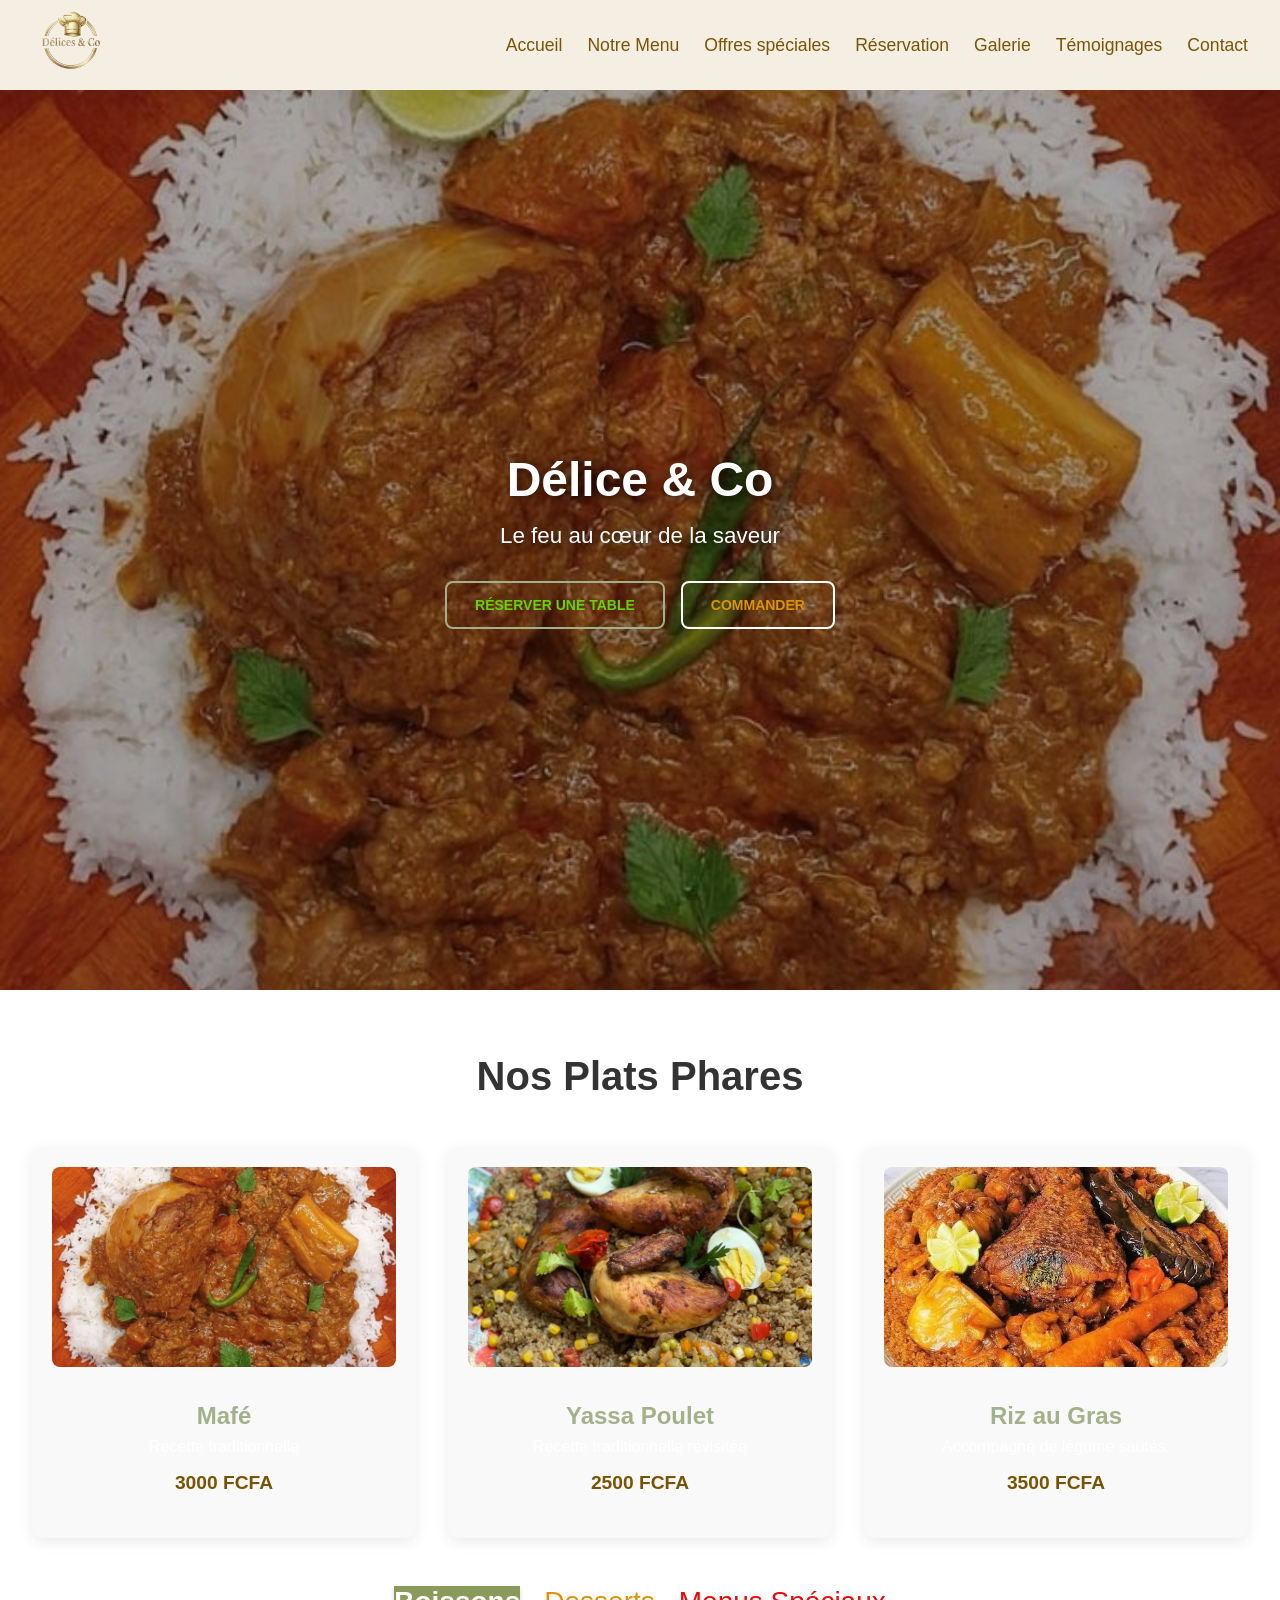
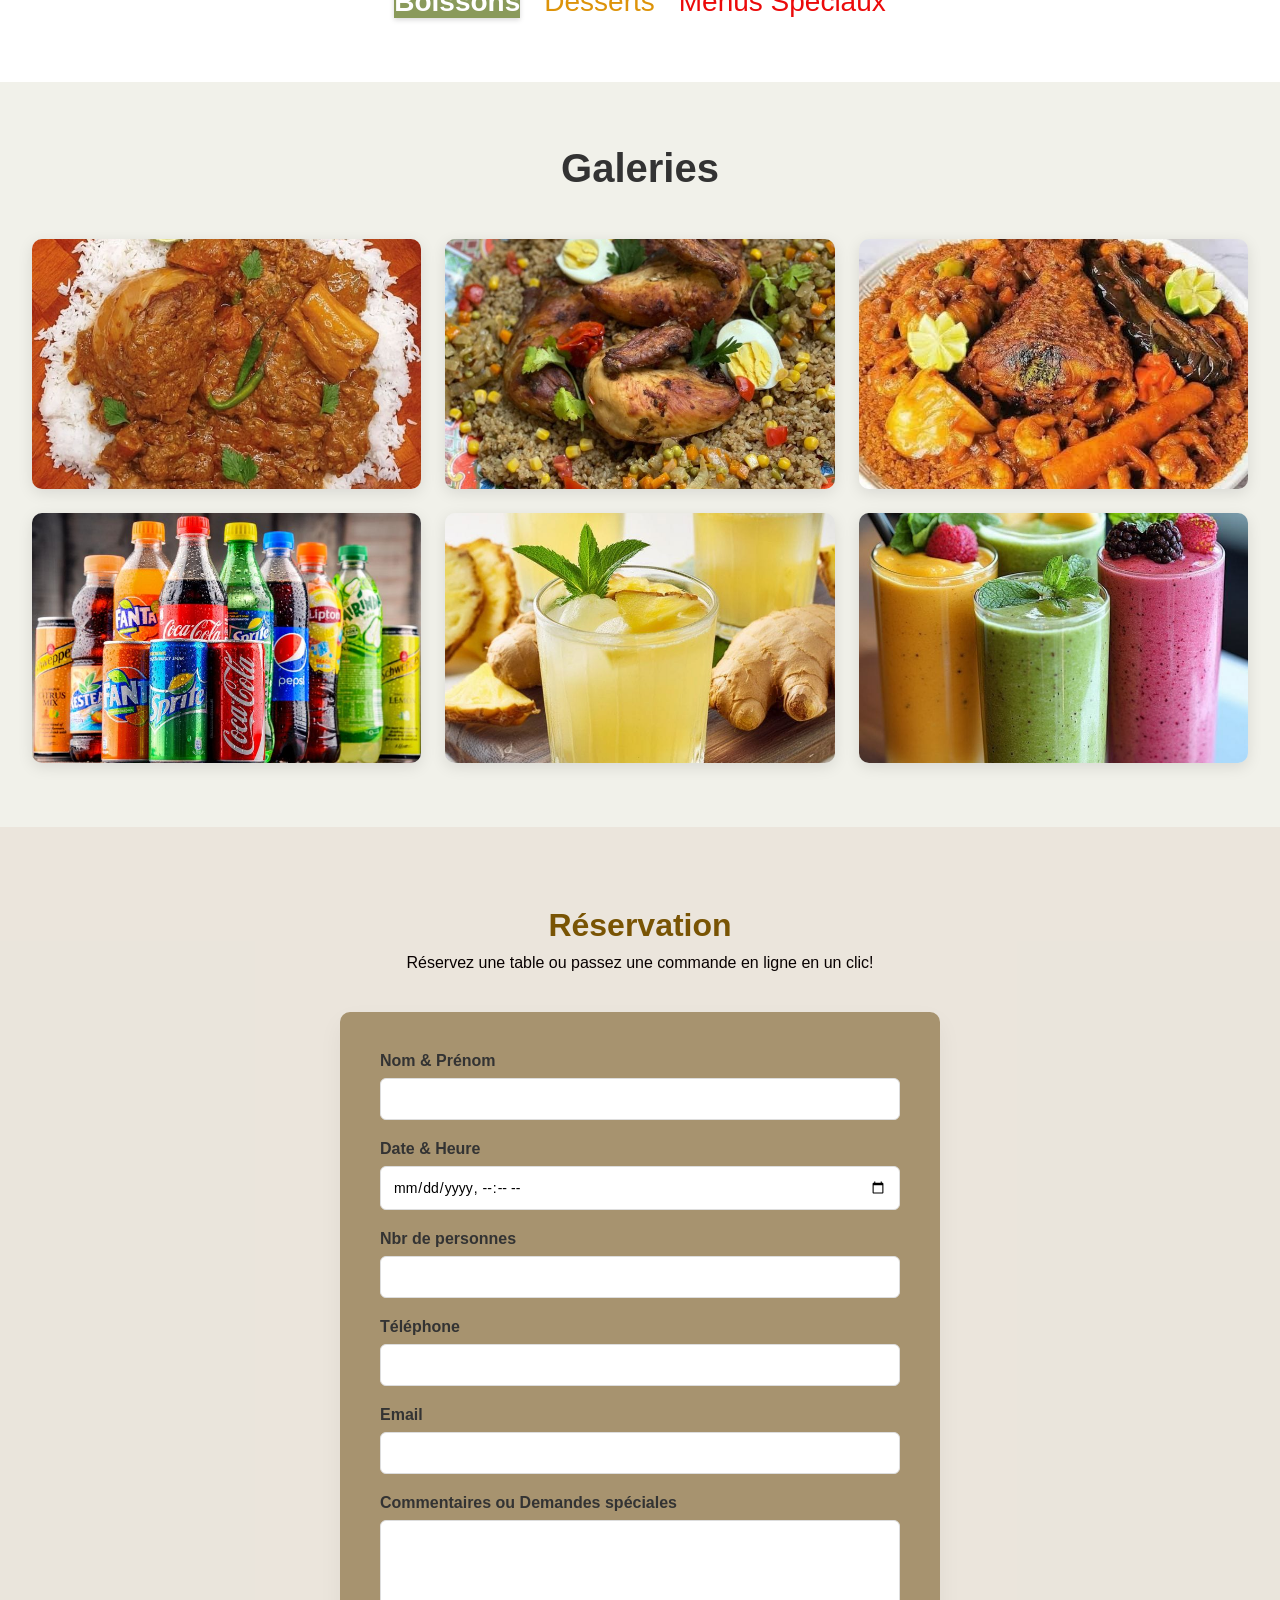
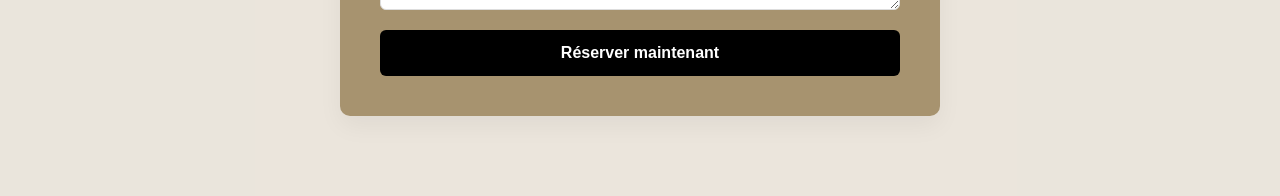
==== commit b4bde580: "Merge branch 'main' into mybranch" ====
--- a/index.html
+++ b/index.html
@@ -10,7 +10,7 @@
 
 <!-- NAVIGATION -->
 <nav class="navbar">
-    <div class="logo"><img src="img/logo.png" alt="logo.jpeg"></div>
+    <div class="logo"><img src="img/logo.png" al"></div>
 
     <input type="checkbox" id="menu-toggle">
     <label for="menu-toggle" class="burger">&#9776;</label>
@@ -89,13 +89,8 @@
         <a href="#" class="close">&times;</a>
         <h3>Boissons</h3>
         <ul>
-            <li>Jus naturel - 1000 FCFA
-                <img src="img/jus.jpeg" alt="img/jus.jpeg">
-                <img src="img/Jus Naturel.jpeg" alt="img/Jus Naturel.jpeg">
-            </li>
-            <li>Soda - 800 FCFA
-                <img src="img/Soda.jpeg" alt="img/Soda.jpeg">
-            </li>
+            <li>Fondant chocolat - 1500 FCFA</li>
+            <li>Salade de fruits - 1200 FCFA</li>
         </ul>
     </div>
 </div>
@@ -161,4 +156,13 @@
     </div>
 </section>
 
-</body>+<div id="special" class="modal">
+    <div class="modal-content">
+        <a href="#" class="close">&times;</a>
+        <h3>Menus Spéciaux</h3>
+        <ul>
+            <li>Menu Famille - 10 000 FCFA</li>
+            <li>Menu Duo - 6 500 FCFA</li>
+        </ul>
+    </div>
+</div>
--- a/css/style.css
+++ b/css/style.css
@@ -432,3 +432,140 @@
         padding: 20px;
     }
 }
+
+.menu-section {
+    padding: 4rem 2rem;
+    text-align: center;
+    background-color: #fff;
+}
+
+.menu-section h2 {
+    font-size: 2.5rem;
+    margin-bottom: 3rem;
+    color: #333;
+}
+
+.menu-grid {
+    display: grid;
+    grid-template-columns: repeat(auto-fit, minmax(300px, 1fr));
+    gap: 2rem;
+    margin-bottom: 3rem;
+}
+
+.card {
+    background-color: #f9f9f9;
+    border-radius: 10px;
+    box-shadow: 0 4px 15px rgba(0,0,0,0.08);
+    overflow: hidden;
+    transition: transform 0.3s ease, box-shadow 0.3s ease;
+}
+
+.card:hover {
+    transform: translateY(-10px);
+    box-shadow: 0 8px 25px rgba(0,0,0,0.12);
+}
+
+.card img {
+    width: 100%;
+    height: 200px;
+    object-fit: cover;
+}
+
+.card h3 {
+    font-size: 1.5rem;
+    margin: 1rem 0 0.5rem;
+    color: #a3b18a;
+}
+
+.card p {
+    font-size: 1rem;
+    padding: 0 1.5rem;
+    margin-bottom: 1rem;
+}
+
+.card span {
+    display: block;
+    font-size: 1.2rem;
+    font-weight: bold;
+    color: #795404;
+    margin-bottom: 1.5rem;
+}
+
+.menu-buttons .btn.primary {
+    background-color: #8a9a5b; /* A slightly deeper green */
+    color: #fff;
+    border-color: #8a9a5b;
+    box-shadow: 0 2px 5px rgba(0,0,0,0.15);
+    font-weight: 600;
+}
+
+.menu-buttons .btn.primary:hover {
+    background-color: #79864c;
+    border-color: #79864c;
+    transform: translateY(-2px);
+    box-shadow: 0 4px 10px rgba(0,0,0,0.2);
+}
+
+.menu-buttons {
+    display: flex;
+    justify-content: center;
+    gap: 1.5rem; /* Increased gap */
+    flex-wrap: wrap;
+}
+
+@media (max-width: 768px) {
+    .menu-section {
+        padding: 3rem 1rem;
+    }
+
+    .menu-section h2 {
+        font-size: 2rem;
+    }
+}
+
+.galerie {
+    padding: 4rem 2rem;
+    background-color: #f1f1ea;
+}
+
+.galerie h2 {
+    text-align: center;
+    font-size: 2.5rem;
+    margin-bottom: 3rem;
+    color: #333;
+}
+
+.galerie-grid {
+    display: grid;
+    grid-template-columns: repeat(3, 1fr);
+    gap: 1.5rem;
+}
+
+.galerie-grid img {
+    width: 100%;
+    height: 250px;
+    object-fit: cover;
+    border-radius: 10px;
+    box-shadow: 0 4px 15px rgba(0,0,0,0.1);
+    transition: transform 0.3s ease, box-shadow 0.3s ease;
+}
+
+.galerie-grid img:hover {
+    transform: scale(1.05);
+    box-shadow: 0 8px 25px rgba(0,0,0,0.15);
+}
+
+@media (max-width: 768px) {
+    .galerie {
+        padding: 3rem 1rem;
+    }
+
+    .galerie h2 {
+        font-size: 2rem;
+    }
+
+    .galerie-grid {
+        grid-template-columns: repeat(2, 1fr);
+        gap: 1rem;
+    }
+}
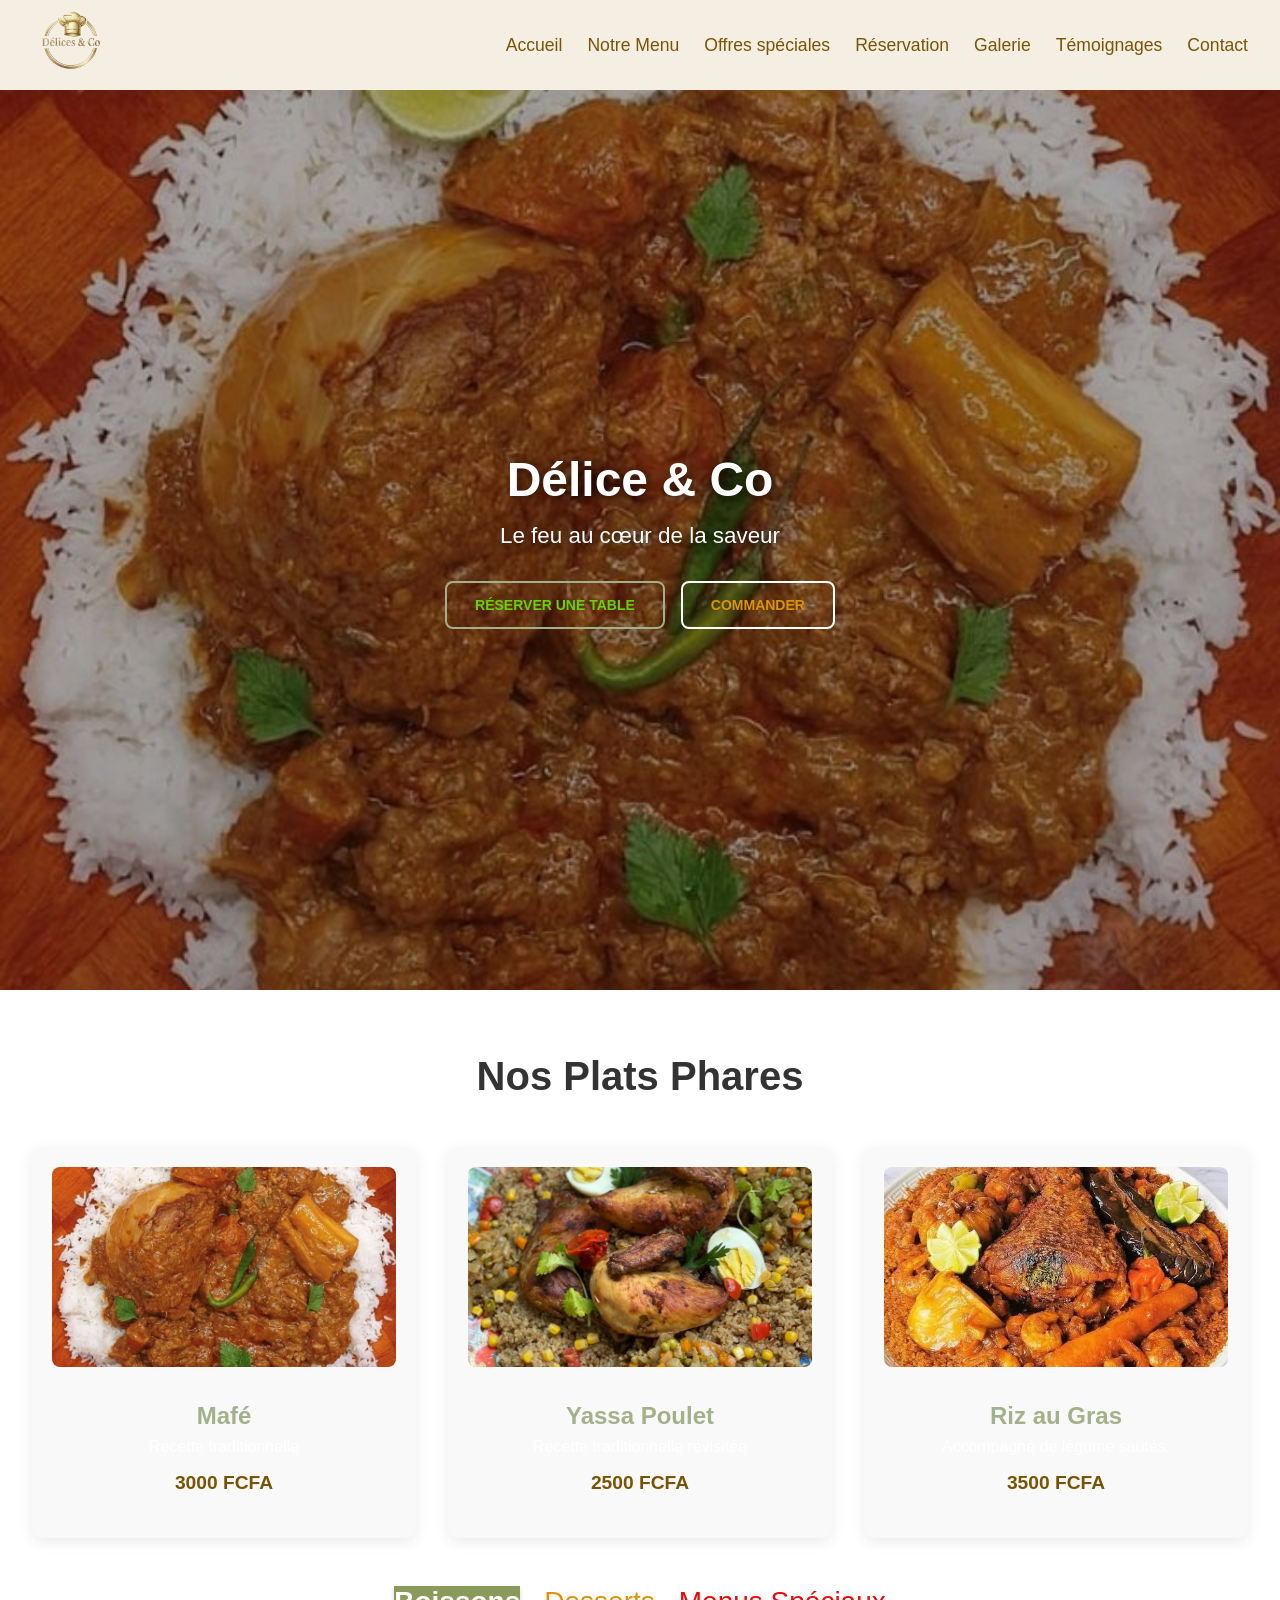
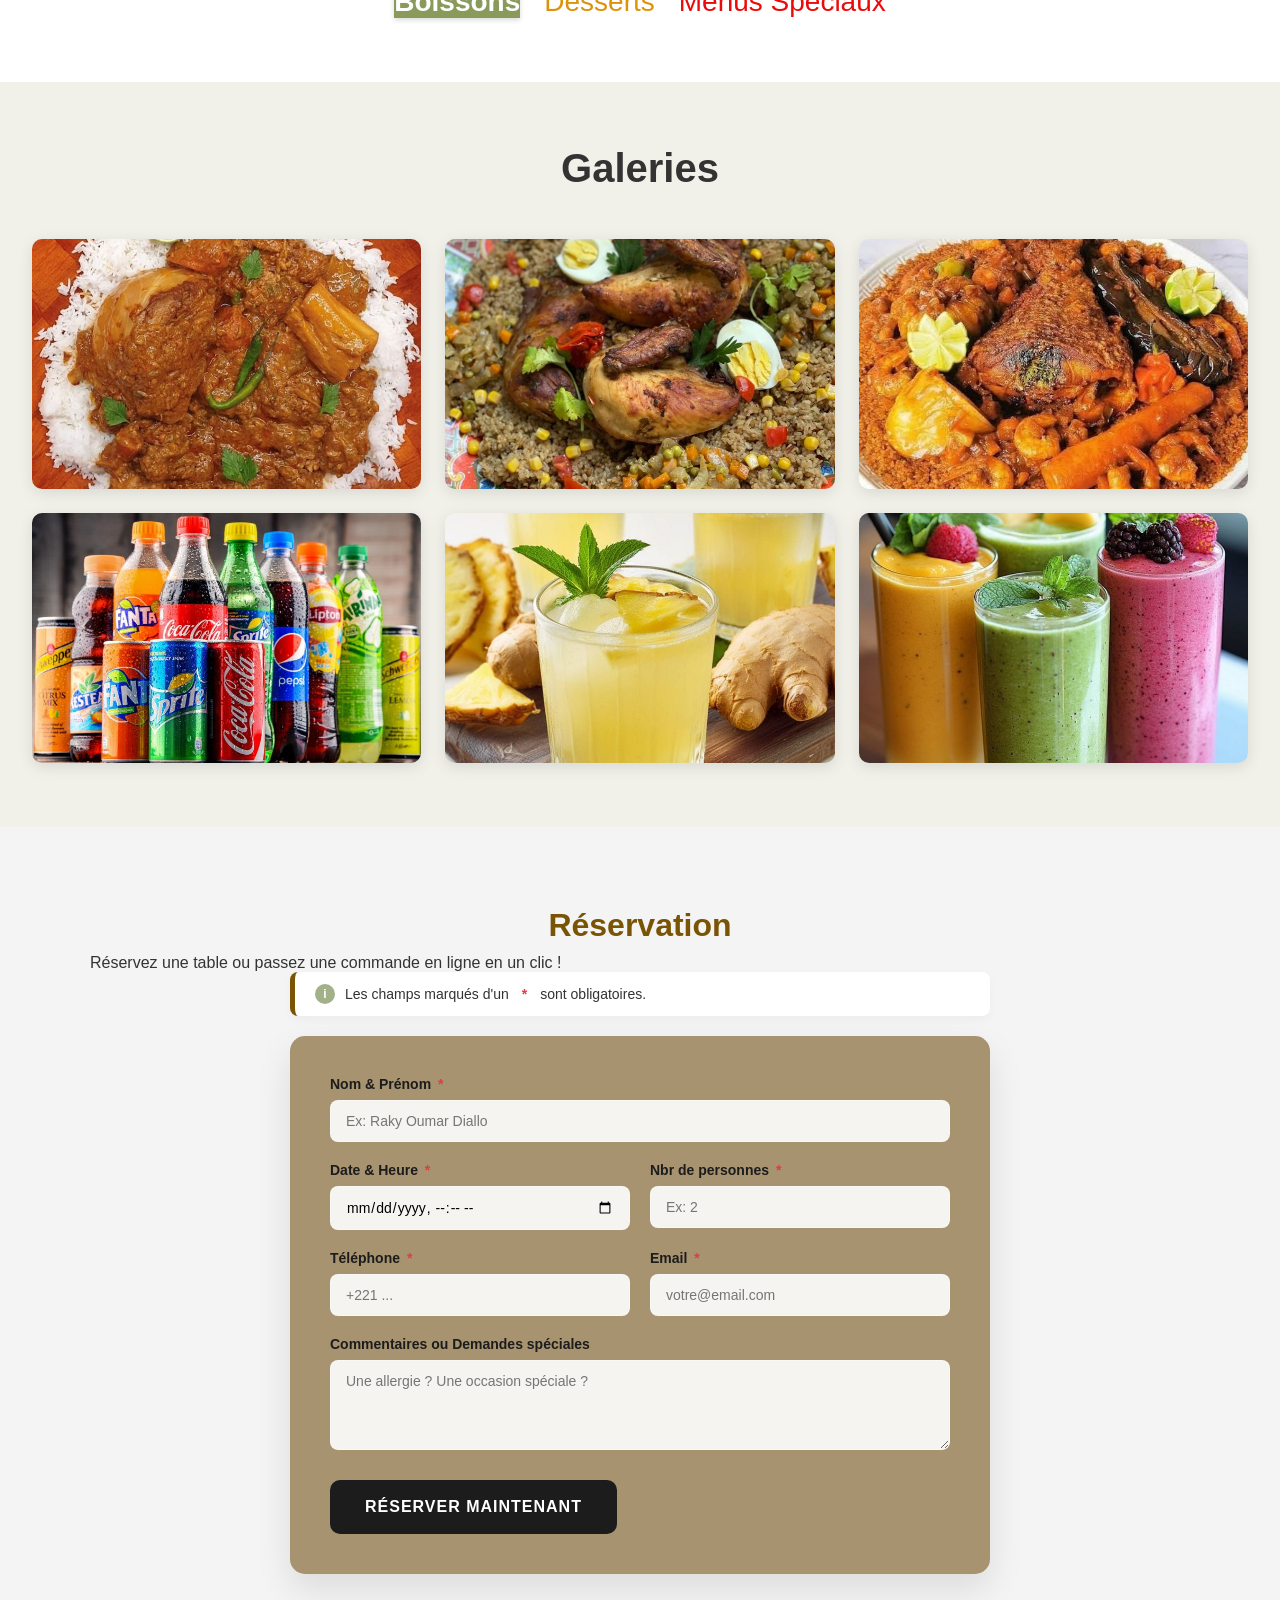
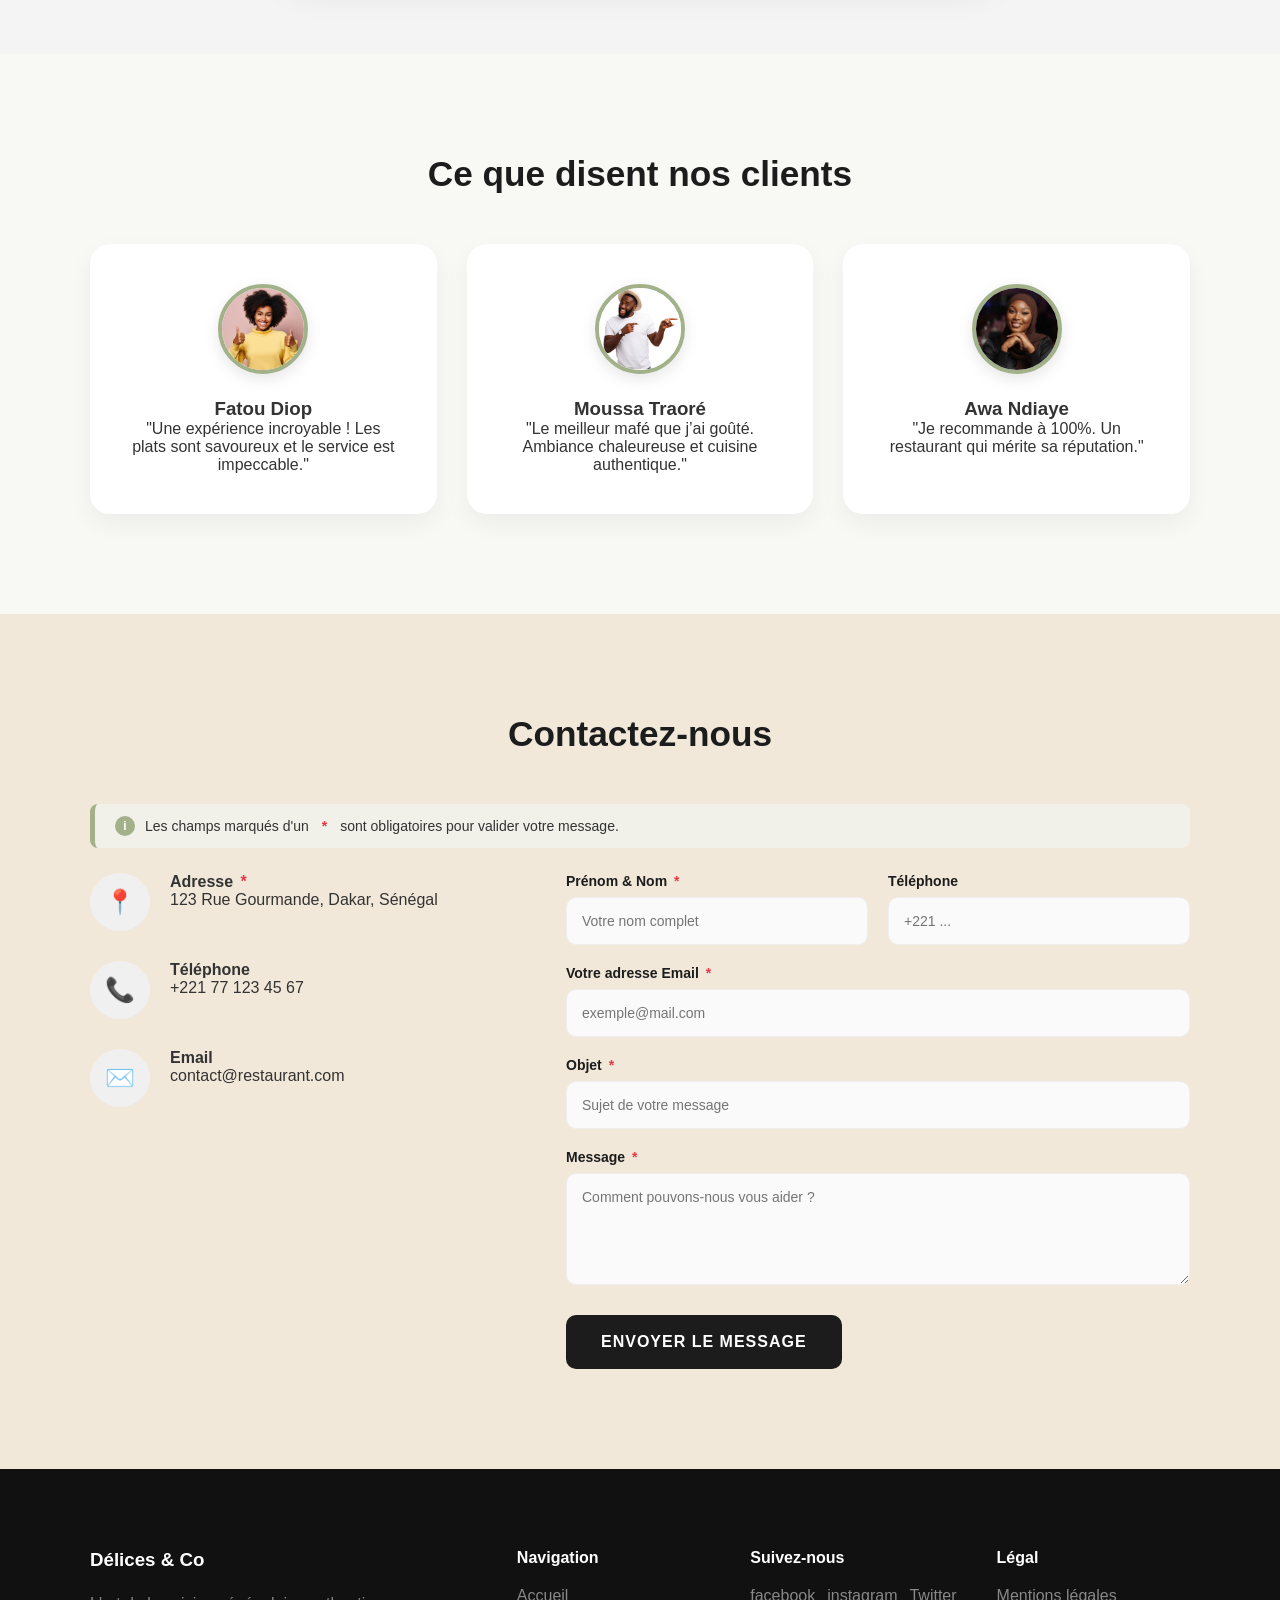
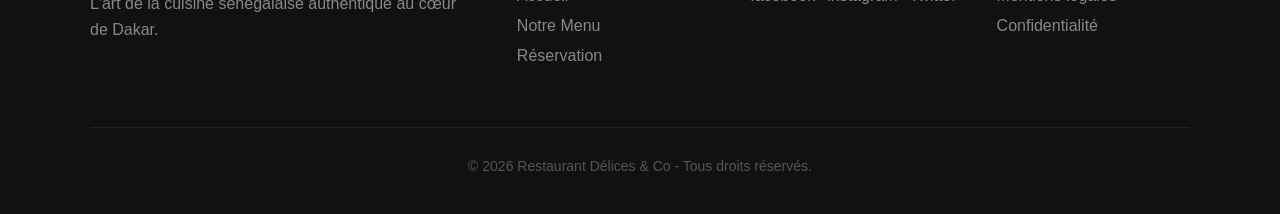
==== commit 033e24bf: "mise à jour" ====
--- a/index.html
+++ b/index.html
@@ -21,8 +21,8 @@
         <li><a href="#">Offres spéciales</a></li>
         <li><a href="#reservation">Réservation</a></li>
         <li><a href="#galerie">Galerie</a></li>
-        <li><a href="#">Témoignages</a></li>
-        <li><a href="#">Contact</a></li>
+        <li><a href="#testimonials">Témoignages</a></li>
+        <li><a href="#contact">Contact</a></li>
     </ul>
 </nav>
 
@@ -124,45 +124,174 @@
     <div class="container">
         <h2>Réservation</h2>
         <p class="tittle">
-            Réservez une table ou passez une commande en ligne en un clic!
+            Réservez une table ou passez une commande en ligne en un clic !
         </p>
-        <form class="reservation-form">
-            <div class="form-group">
-                <label for="fullname">Nom & Prénom</label>
-                <input type="text" id="fullname" name="fullname" required>
-            </div>
-            <div class="form-group">
-                <label for="datetime"> Date & Heure</label>
-                <input type="datetime-local" id="datetime" name="datetime" required>
-            </div>
-            <div class="form-group">
-                <label for="guest"> Nbr de personnes</label>
-                <input type="number" id="guest" name="guest" min="1" required>
-            </div>
-            <div class="form-group">
-                <label for="phone"> Téléphone</label>
-                <input type="tel" id="phone" name="phone" required>
-            </div>
-            <div class="form-group">
-                <label for="email"> Email</label>
-                <input type="email" id="email" name="email" required>
-            </div>
-            <div class="form-group">
-                <label for="message"> Commentaires ou Demandes spéciales </label>
-                <textarea name="message" id="message" rows="4"></textarea>
-            </div>
-            <button type="submit" class="btn-submit">Réserver maintenant</button>
-        </form>
-    </div>
-</section>
-
-<div id="special" class="modal">
-    <div class="modal-content">
-        <a href="#" class="close">&times;</a>
-        <h3>Menus Spéciaux</h3>
-        <ul>
-            <li>Menu Famille - 10 000 FCFA</li>
-            <li>Menu Duo - 6 500 FCFA</li>
-        </ul>
-    </div>
-</div>+
+        <div class="reservation-container">
+            <p class="reservation-legend">
+                <span class="info-badge">i</span> 
+                Les champs marqués d'un <span class="required">*</span> sont obligatoires.
+            </p>
+
+            <form class="reservation-form">
+                <div class="form-group">
+                    <label for="fullname">Nom & Prénom <span class="required">*</span></label>
+                    <input type="text" id="fullname" name="fullname" placeholder="Ex: Raky Oumar Diallo" required>
+                </div>
+                
+                <div class="form-row">
+                    <div class="form-group">
+                        <label for="datetime">Date & Heure <span class="required">*</span></label>
+                        <input type="datetime-local" id="datetime" name="datetime" required>
+                    </div>
+                    <div class="form-group">
+                        <label for="guest">Nbr de personnes <span class="required">*</span></label>
+                        <input type="number" id="guest" name="guest" min="1" placeholder="Ex: 2" required>
+                    </div>
+                </div>
+
+                <div class="form-row">
+                    <div class="form-group">
+                        <label for="phone">Téléphone <span class="required">*</span></label>
+                        <input type="tel" id="phone" name="phone" placeholder="+221 ..." required>
+                    </div>
+                    <div class="form-group">
+                        <label for="email">Email <span class="required">*</span></label>
+                        <input type="email" id="email" name="email" placeholder="votre@email.com" required>
+                    </div>
+                </div>
+
+                <div class="form-group">
+                    <label for="message">Commentaires ou Demandes spéciales</label>
+                    <textarea name="message" id="message" rows="4" placeholder="Une allergie ? Une occasion spéciale ?"></textarea>
+                </div>
+                
+                <button type="submit" class="btn-submit">Réserver maintenant</button>
+            </form>
+        </div>
+    </div>
+</section>
+
+<!-- Témoignages -->
+<section id="testimonials" class="testimonials">
+    <div class="container">
+        <h2 class="section-title">Ce que disent nos clients</h2>
+        <div class="testimonials-grid">
+            <div class="testimonial-card">
+                <img src="img/Boury Diallo.jpeg" alt="Boury Diallo" width="90" height="90">
+                <h3>Fatou Diop</h3>
+                <p>"Une expérience incroyable ! Les plats sont savoureux et le service est impeccable."</p>
+            </div>
+            <div class="testimonial-card">
+                <img src="img/Malick Traoré.jpeg" alt="Malick Traoré"  width="90" height="90">
+                <h3>Moussa Traoré</h3>
+                <p>"Le meilleur mafé que j’ai goûté. Ambiance chaleureuse et cuisine authentique."</p>
+            </div>
+            <div class="testimonial-card">
+                <img src="img/Ramlatou Hane.jpeg" alt="Ramlatou Hane"  width="90" height="90">
+                <h3>Awa Ndiaye</h3>
+                <p>"Je recommande à 100%. Un restaurant qui mérite sa réputation."</p>
+            </div>
+        </div>
+    </div>
+</section>
+
+<!-- Contact -->
+<section id="contact" class="contact">
+    <div class="container">
+        <h2 class="section-title">Contactez-nous</h2>
+        <p class="contact-legend">
+    <span class="info-badge">i</span> 
+    Les champs marqués d'un <span class="required">*</span> sont obligatoires pour valider votre message.
+</p>
+
+        <div class="contact-wrapper">
+            <div class="contact-info">
+                <div class="info-item">
+                    <span class="icon">📍</span>
+                    <div>
+                        <h4>Adresse <span class="required">*</span></h4>
+                        <p>123 Rue Gourmande, Dakar, Sénégal</p>
+                    </div>
+                </div>
+                <div class="info-item">
+                    <span class="icon">📞</span>
+                    <div>
+                        <h4>Téléphone</h4>
+                        <p><a href="tel:+221771234567">+221 77 123 45 67</a></p>
+                    </div>
+                </div>
+                <div class="info-item">
+                    <span class="icon">✉️</span>
+                    <div>
+                        <h4>Email</h4>
+                        <p><a href="mailto:contact@restaurant.com">contact@restaurant.com</a></p>
+                    </div>
+                </div>
+            </div>
+
+            <form class="contact-form">
+                <div class="form-row">
+                    <div class="form-group">
+                        <label>Prénom & Nom <span class="required">*</span></label>
+                        <input type="text" placeholder="Votre nom complet" required>
+                    </div>
+                    <div class="form-group">
+                        <label>Téléphone</label>
+                        <input type="tel" placeholder="+221 ...">
+                    </div>
+                </div>
+                <div class="form-group">
+                    <label>Votre adresse Email <span class="required">*</span></label>
+                    <input type="email" placeholder="exemple@mail.com" required>
+                </div>
+                <div class="form-group">
+                    <label>Objet <span class="required">*</span></label>
+                    <input type="text" placeholder="Sujet de votre message" required>
+                </div>
+                <div class="form-group">
+                    <label>Message <span class="required">*</span></label>
+                    <textarea placeholder="Comment pouvons-nous vous aider ?" rows="5" required></textarea>
+                </div>
+                <button type="submit" class="btn-submit">Envoyer le message</button>
+            </form>
+        </div>
+    </div>
+</section>
+
+<footer class="footer">
+    <div class="container">
+        <div class="footer-grid">
+            <div class="footer-brand">
+                <h3>Délices & Co</h3>
+                <p>L'art de la cuisine sénégalaise authentique au cœur de Dakar.</p>
+            </div>
+            <div class="footer-links">
+                <h4>Navigation</h4>
+                <ul>
+                    <li><a href="#Acceuil">Accueil</a></li>
+                    <li><a href="#menu">Notre Menu</a></li>
+                    <li><a href="#reservation">Réservation</a></li>
+                </ul>
+            </div>
+            <div class="footer-social">
+                <h4>Suivez-nous</h4>
+                <div class="social-icons">
+                    <a href="https://www.facebook.com/?locale=fr_FR" class="facebook">facebook</a>
+                    <a href="https://www.instagram.com/" class="instagram">instagram</a>
+                    <a href="https://x.com/?lang=fr" class="Twitter">Twitter</a>
+                </div>
+            </div>
+            <div class="footer-legal">
+                <h4>Légal</h4>
+                <ul>
+                    <li><a href="https://lesdelicesdeloire.com/mentions-legales/">Mentions légales</a></li>
+                    <li><a href="https://www.mesdelicesmaison.fr/politique-de-confidentialit%C3%A9">Confidentialité</a></li>
+                </ul>
+            </div>
+        </div>
+        <div class="footer-bottom">
+            <p>&copy; 2026 Restaurant Délices & Co - Tous droits réservés.</p>
+        </div>
+    </div>
+</footer>
--- a/css/style.css
+++ b/css/style.css
@@ -328,108 +328,128 @@
     transform: scale(1.05);
 }
 
-/* réservation */
-
-.reservation-section{
+/* --- SECTION RÉSERVATION --- */
+.reservation-section {
     padding: 80px 20px;
-    background-color: #e0e0e065;
-}
-
-.reservation-section h2{
+    background-color: #f4f4f4; /* Un gris très léger pour le contraste */
+}
+
+.reservation-container {
+    max-width: 700px;
+    margin: auto;
+}
+
+.reservation-section h2 {
     text-align: center;
     font-size: 32px;
     margin-bottom: 10px;
-    color: #795404;
-}
-
-.tittle{
-    text-align: center;
-    margin-bottom: 40px;
-    color: #080000;
-}
-
-.reservation-form{
-    max-width: 600px;
-    margin: auto;
-    background: #a7936f;
+    color: #795404; /* Votre couleur dorée/marron */
+}
+
+/* Légende obligatoire très visible */
+.reservation-legend {
+    display: flex;
+    align-items: center;
+    gap: 10px;
+    background-color: #fff;
+    padding: 12px 20px;
+    border-radius: 8px;
+    border-left: 5px solid #795404;
+    font-size: 14px;
+    color: #333;
+    margin-bottom: 20px;
+    box-shadow: 0 4px 10px rgba(0,0,0,0.03);
+}
+
+.info-badge {
+    background-color: #795404;
+    color: white;
+    width: 20px;
+    height: 20px;
+    border-radius: 50%;
+    display: flex;
+    justify-content: center;
+    align-items: center;
+    font-size: 12px;
+    font-weight: bold;
+}
+
+.required {
+    color: #e63946; /* Rouge pour l'astérisque */
+    font-weight: bold;
+}
+
+.reservation-form {
+    background: #a7936f; /* Votre couleur de fond actuelle */
     padding: 40px;
-    border-radius: 10px;
-    box-shadow: 0 10px 25px rgba(0,0,0,0.05);
-}
-
-.form-group{
+    border-radius: 15px;
+    box-shadow: 0 15px 35px rgba(0,0,0,0.1);
+}
+
+/* Alignement sur deux colonnes pour Date/Nbr et Tel/Email */
+.form-row {
+    display: flex;
+    gap: 20px;
+}
+
+.form-group {
     margin-bottom: 20px;
-    display: flex;
-    flex-direction: column;
-}
-
-.form-group label{
+    width: 100%;
+}
+
+.form-group label {
+    display: block;
     margin-bottom: 8px;
     font-weight: 600;
-}
-
-.form-group input, .form-group textarea{
-    padding: 12px;
-    border: 1px solid #ddd;
-    border-radius: 6px;
+    color: #fff; /* Texte blanc sur fond marron */
+}
+
+.form-group input, .form-group textarea {
+    width: 100%;
+    padding: 12px 15px;
+    border: 1px solid rgba(255,255,255,0.3);
+    border-radius: 8px;
     font-size: 14px;
+    background: rgba(255,255,255,0.9);
     transition: 0.3s;
 }
 
-.form-group input:focus, .form-group textarea:focus{
-    border-color: #000;
+.form-group input:focus {
+    background: #fff;
     outline: none;
-}
-
-.btn-submit{
+    box-shadow: 0 0 0 4px rgba(255,255,255,0.2);
+}
+
+/* Bouton */
+.btn-submit {
     width: 100%;
     background-color: #000;
     color: #fff;
-    padding: 14px;
+    padding: 16px;
     border: none;
-    border-radius: 6px;
+    border-radius: 8px;
     font-size: 16px;
     font-weight: bold;
     cursor: pointer;
-    transition: background-color 0.3s ease;
-}
-.btn-submit:hover{
-    background-color: #333;
-}
-
-@media (max-width: 768px) {
-    .hero {
-        height: 100vh;
-    }
-
-    .hero-content h1 {
-        font-size: 2.2rem;
-    }
-
-    .hero-content p {
-        font-size: 1.1rem;
-    }
-
-    .buttons {
+    text-transform: uppercase;
+    letter-spacing: 1px;
+    transition: 0.3s ease;
+    margin-top: 10px;
+}
+
+.btn-submit:hover {
+    background-color: #222;
+    transform: translateY(-2px);
+}
+
+/* RESPONSIVE */
+@media (max-width: 600px) {
+    .form-row {
         flex-direction: column;
-        align-items: center;
-    }
-
-    .buttons .btn {
-        width: 80%;
-        margin-bottom: 1rem;
-    }
-   
-
-    .menu-grid{
-        grid-template-columns: repeat(1,1fr);
-    }
-    .galerie-grid{
-        grid-template-columns: repeat(2,1fr);
-    }
-
+        gap: 0;
+    }
     .reservation-form {
-        padding: 20px;
+        padding: 25px;
     }
 }
 
@@ -569,3 +589,168 @@
         gap: 1rem;
     }
 }
+
+
+:root {
+    --primary: #a3b18a;
+    --dark: #1c1c1c;
+    --gray: #666;
+    --light-bg: #f8f9f5;
+    --white: #ffffff;
+    --error: #e63946; /* Couleur pour l'astérisque */
+}
+
+/* Mise en page globale */
+.container {
+    max-width: 1140px;
+    margin: 0 auto;
+    padding: 0 20px;
+}
+
+.section-title {
+    text-align: center;
+    margin-bottom: 50px;
+    font-size: 2.2rem;
+    color: var(--dark);
+}
+
+/* --- TÉMOIGNAGES : QUALITÉ PHOTO --- */
+.testimonials {
+    padding: 100px 0;
+    background: var(--light-bg);
+}
+
+.testimonials-grid {
+    display: grid;
+    grid-template-columns: repeat(auto-fit, minmax(300px, 1fr));
+    gap: 30px;
+}
+
+.testimonial-card {
+    background: var(--white);
+    padding: 40px;
+    border-radius: 20px;
+    text-align: center;
+    box-shadow: 0 10px 25px rgba(0,0,0,0.05);
+}
+
+.testimonial-card img {
+    width: 90px;
+    height: 90px;
+    border-radius: 50%;
+    object-fit: cover;
+    image-rendering: auto; 
+    border: 4px solid var(--primary);
+    margin-bottom: 20px;
+    box-shadow: 0 5px 15px rgba(0,0,0,0.1);
+
+}
+
+/* --- CONTACT : LISIBILITÉ & ASTERISQUES --- */
+.contact { padding: 100px 0; }
+.contact-wrapper {
+    display: grid;
+    grid-template-columns: 1fr 1.5fr;
+    gap: 60px;
+}
+
+.required { color: var(--error); margin-left: 4px; font-weight: bold; }
+
+.info-item { display: flex; gap: 20px; margin-bottom: 30px; }
+.info-item .icon { font-size: 1.5rem; background: #f0f0f0; padding: 15px; border-radius: 50%; height: fit-content; }
+
+.form-row { display: flex; gap: 20px; }
+.form-group { display: flex; flex-direction: column; margin-bottom: 20px; width: 100%; }
+.form-group label { font-size: 14px; font-weight: 600; margin-bottom: 8px; color: var(--dark); }
+
+.contact-form input, .contact-form textarea {
+    padding: 15px;
+    border: 1.5px solid #eee;
+    border-radius: 10px;
+    background: #fafafa;
+    transition: 0.3s ease;
+}
+
+.contact-form input:focus, .contact-form textarea:focus {
+    outline: none;
+    border-color: var(--primary);
+    background: var(--white);
+    box-shadow: 0 0 10px rgba(163, 177, 138, 0.15);
+}
+
+.btn-submit {
+    background: var(--dark);
+    color: var(--white);
+    padding: 18px 35px;
+    border: none;
+    border-radius: 10px;
+    font-weight: bold;
+    cursor: pointer;
+    transition: 0.3s;
+    width: fit-content;
+}
+
+.btn-submit:hover { background: var(--primary); transform: translateY(-3px); }
+
+.footer { background: #111; color: var(--white); padding: 80px 0 40px; }
+.footer-grid { display: grid; grid-template-columns: 2fr 1fr 1fr 1fr; gap: 40px; margin-bottom: 50px; }
+
+.footer h3, .footer h4 { margin-bottom: 20px; }
+.footer-brand p { color: #888; line-height: 1.6; }
+.footer ul { list-style: none; padding: 0; }
+.footer ul li { margin-bottom: 12px; }
+.footer a { color: #888; text-decoration: none; transition: 0.3s; }
+.footer a:hover { color: var(--primary); }
+
+.social-icons { display: flex; gap: 12px; }
+.social-link {
+    width: 40px;
+    height: 40px;
+    background: #222;
+    display: flex;
+    align-items: center;
+    justify-content: center;
+    border-radius: 8px;
+    color: var(--white) !important;
+}
+
+.footer-bottom { border-top: 1px solid #222; padding-top: 30px; text-align: center; color: #555; font-size: 14px; }
+
+/* Responsive */
+@media (max-width: 768px) {
+    .contact-wrapper, .footer-grid, .form-row { grid-template-columns: 1fr; flex-direction: column; }
+    .btn-submit { width: 100%; }
+}
+
+.contact-legend {
+    display: flex;
+    align-items: center;
+    gap: 10px;
+    background-color: #f1f1ea; 
+    padding: 12px 20px;
+    border-radius: 8px;
+    border-left: 5px solid #a3b18a; 
+    font-size: 14px;
+    color: #333;
+    margin-bottom: 25px;
+    font-weight: 500;
+}
+
+.info-badge {
+    background-color: #a3b18a;
+    color: white;
+    width: 20px;
+    height: 20px;
+    border-radius: 50%;
+    display: flex;
+    justify-content: center;
+    align-items: center;
+    font-size: 12px;
+    font-weight: bold;
+}
+
+.required {
+    color: #e63946; /* Rouge vif pour l'astérisque */
+    font-weight: bold;
+    margin: 0 3px;
+}
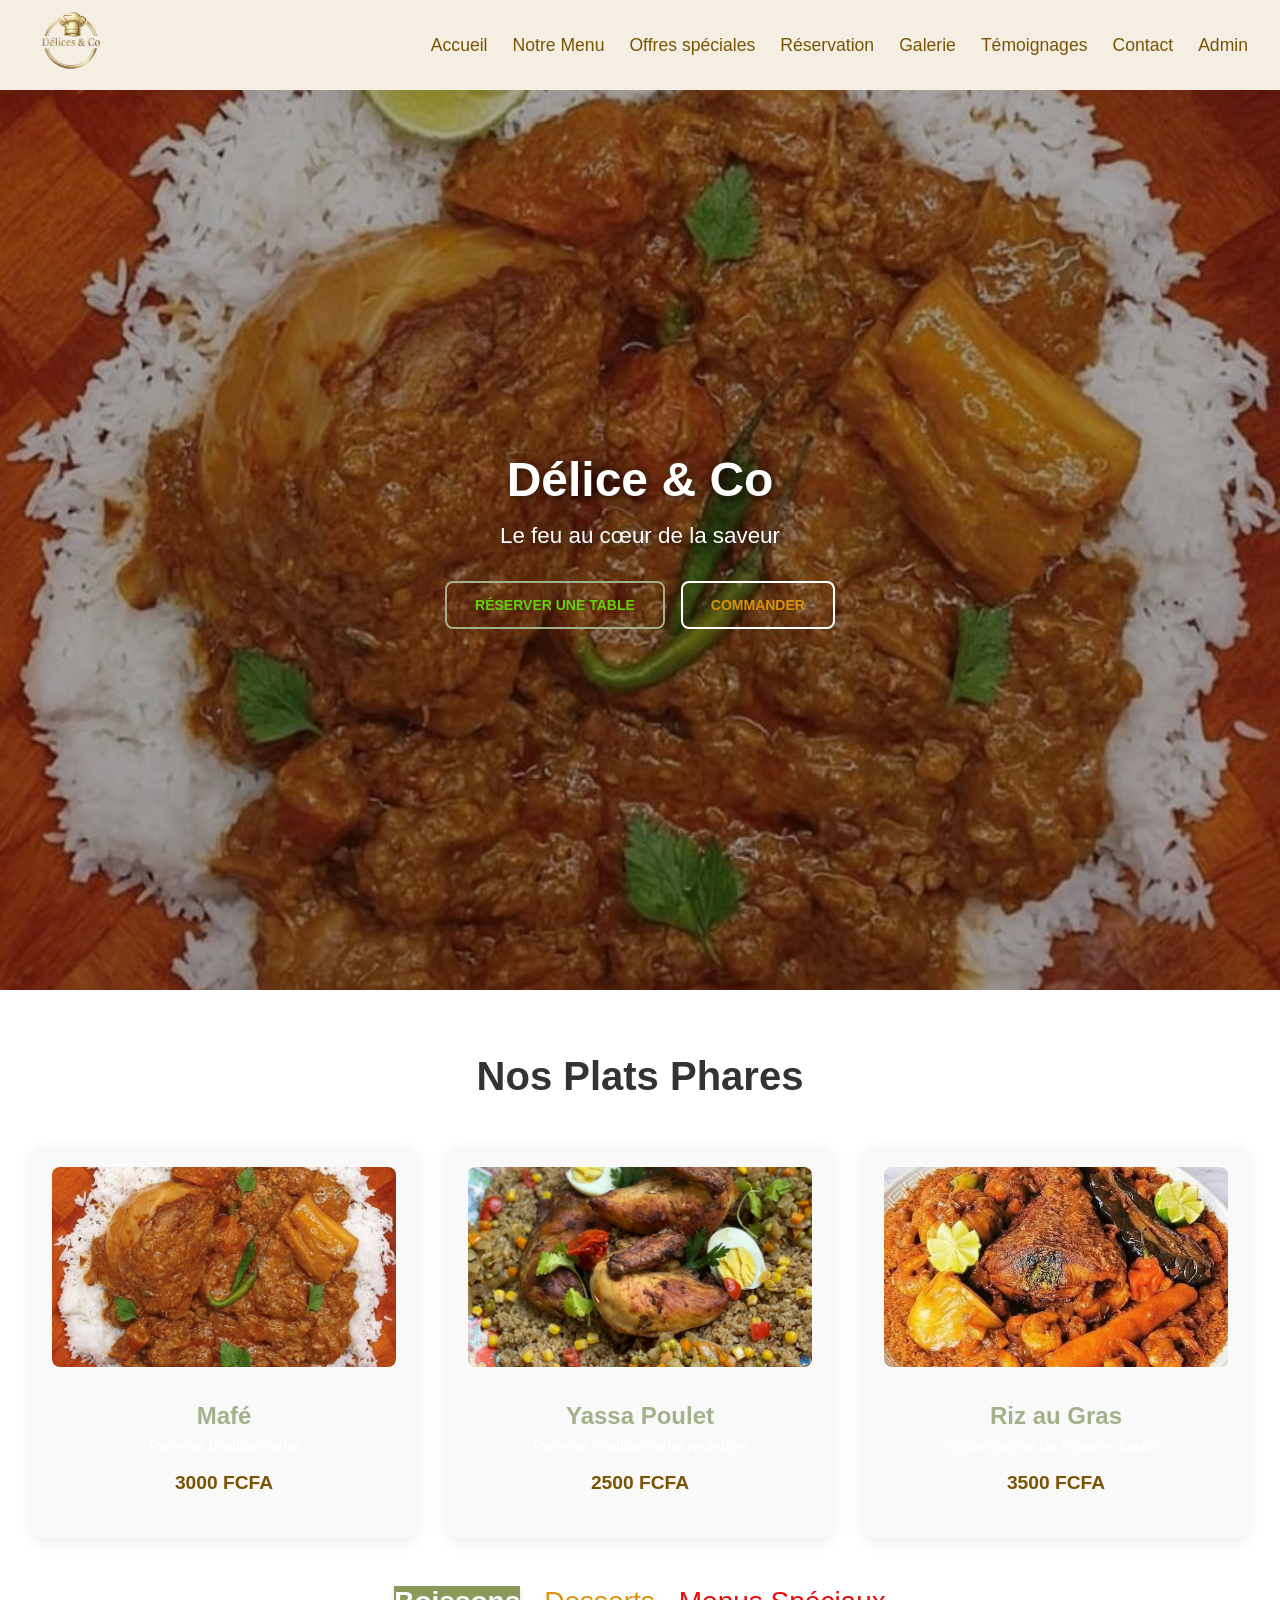
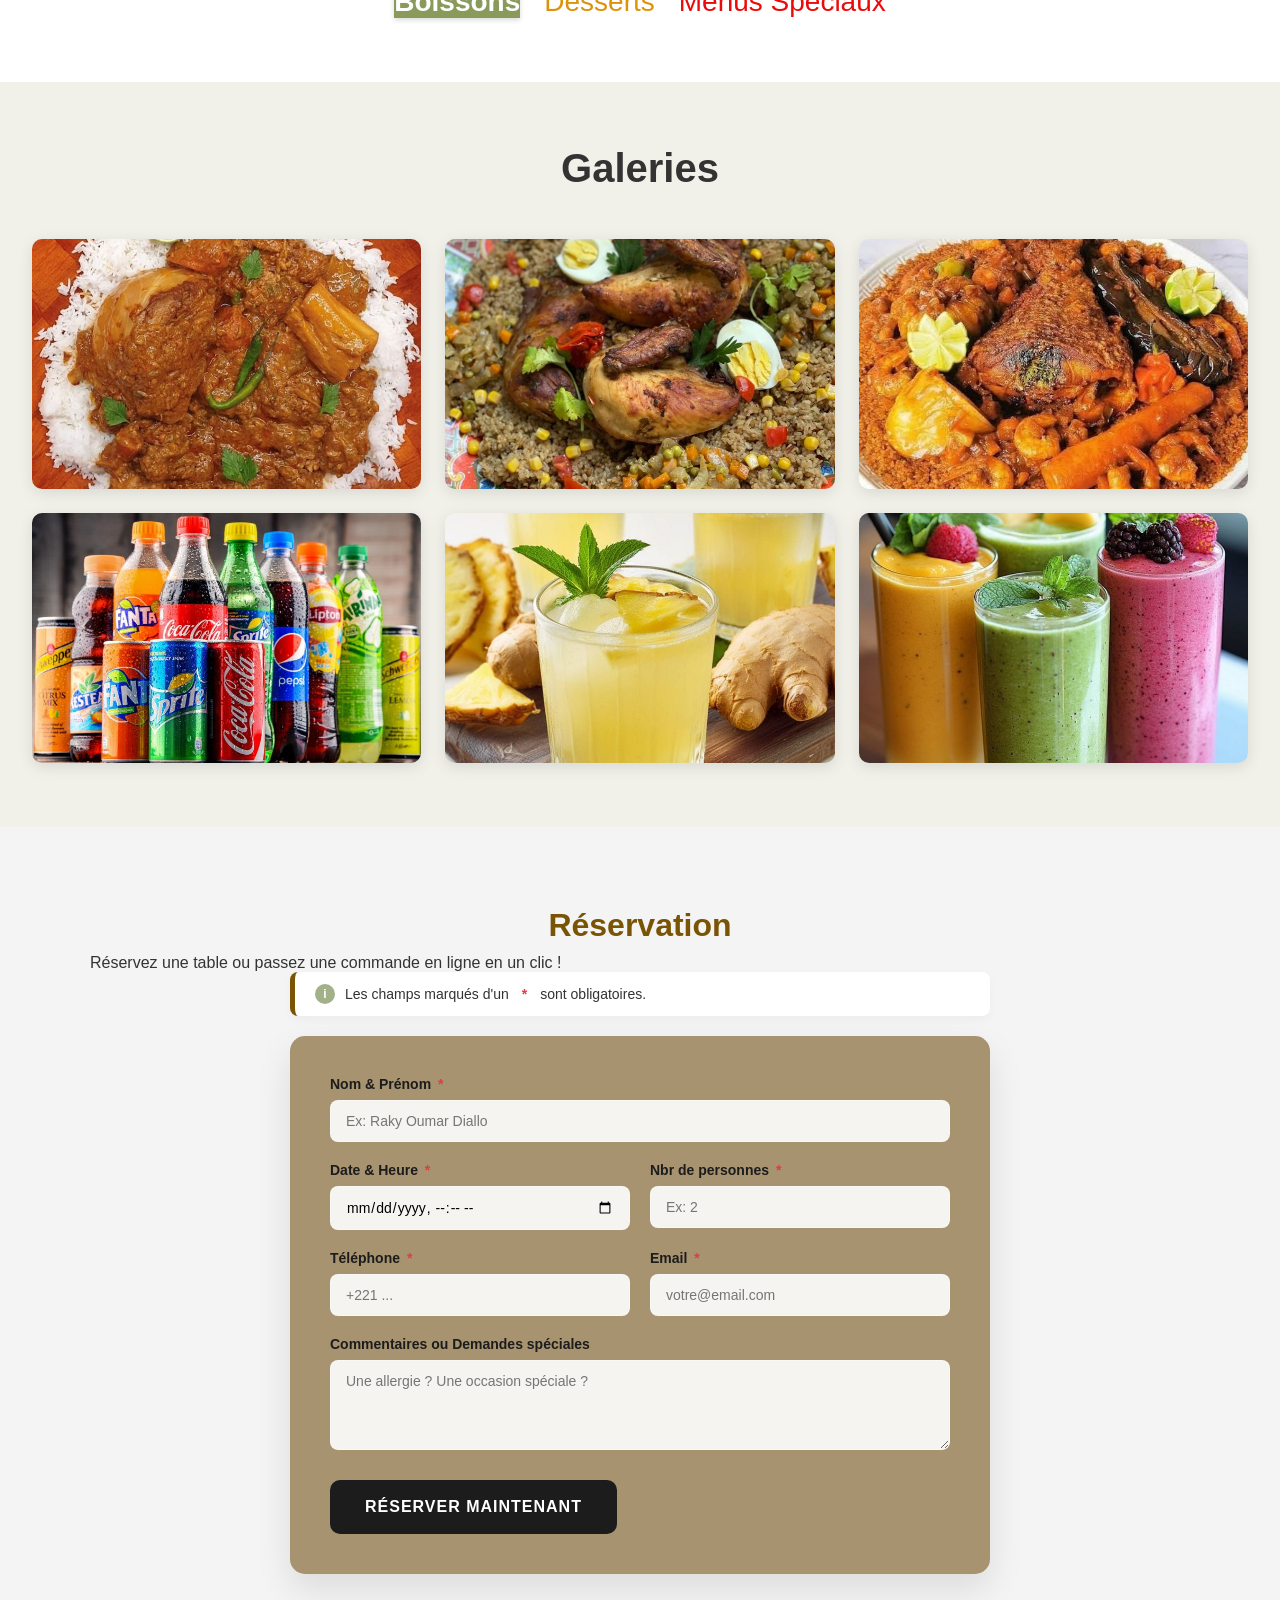
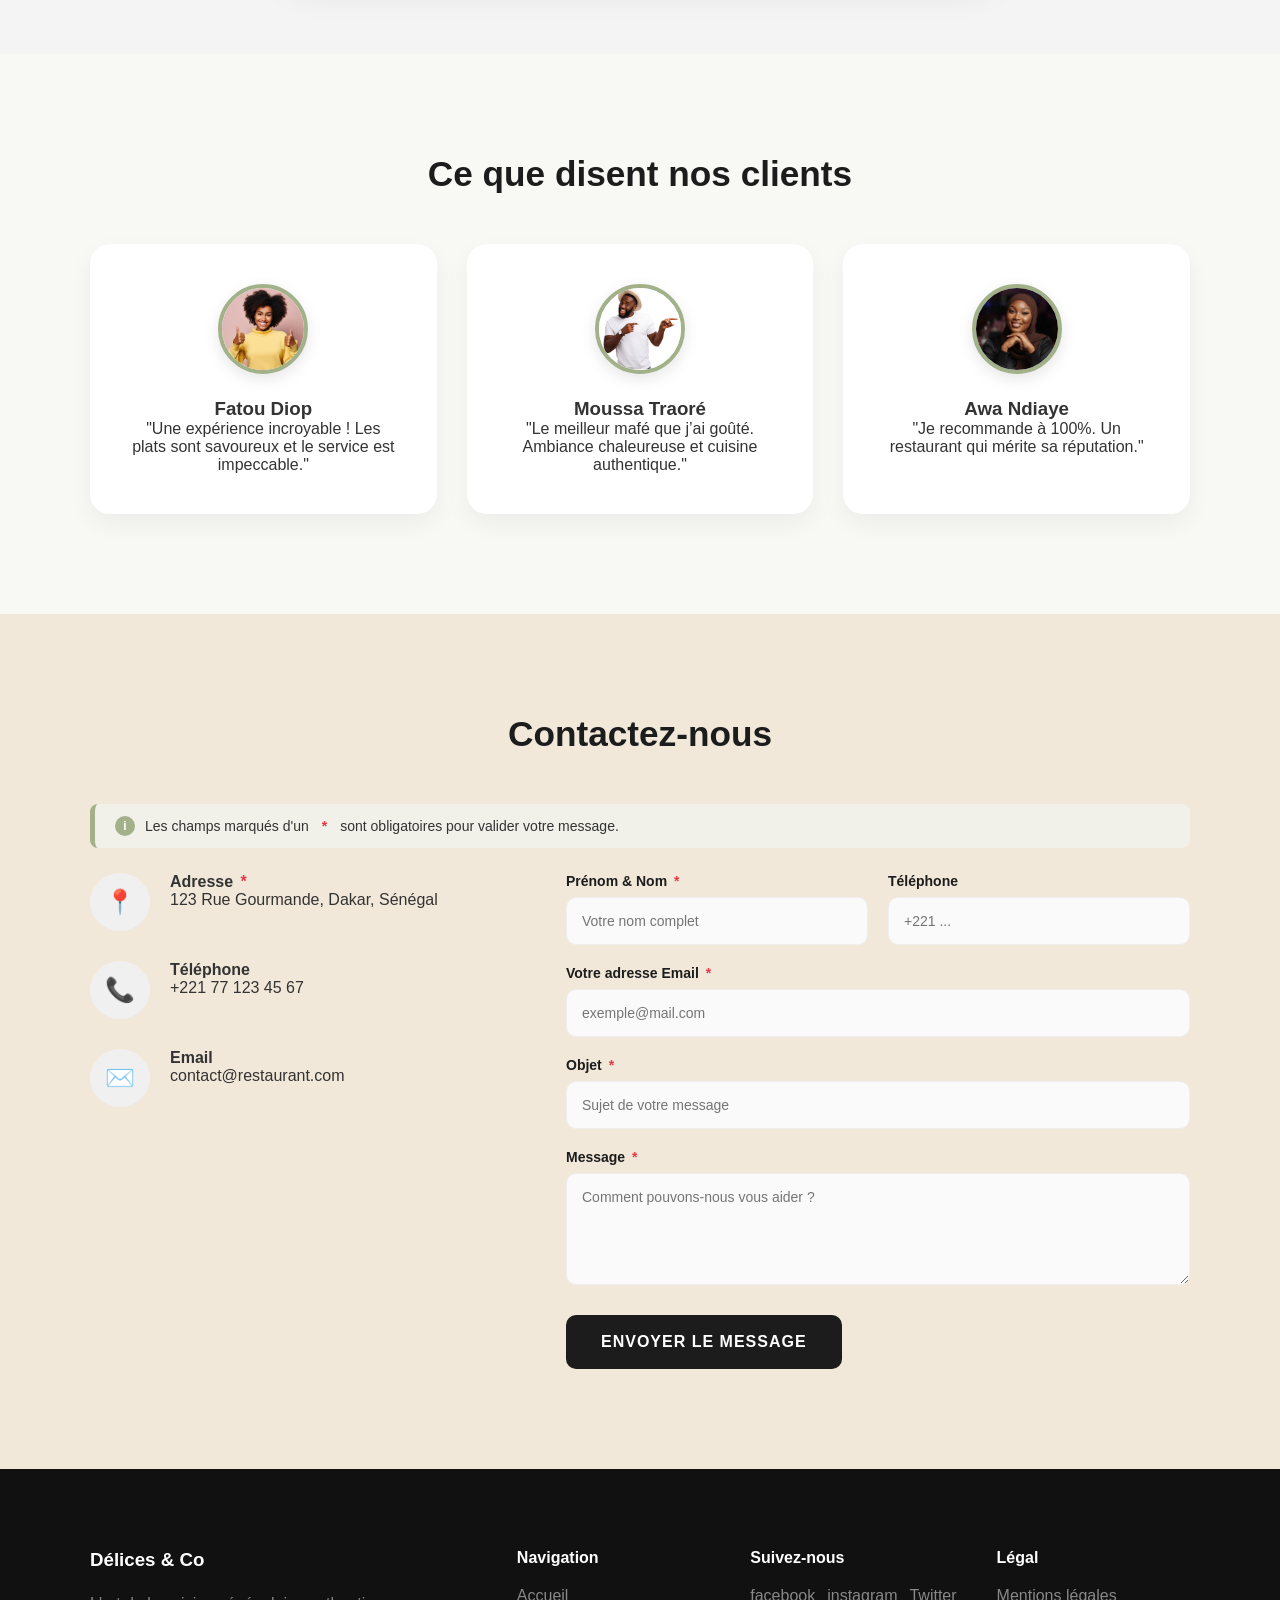
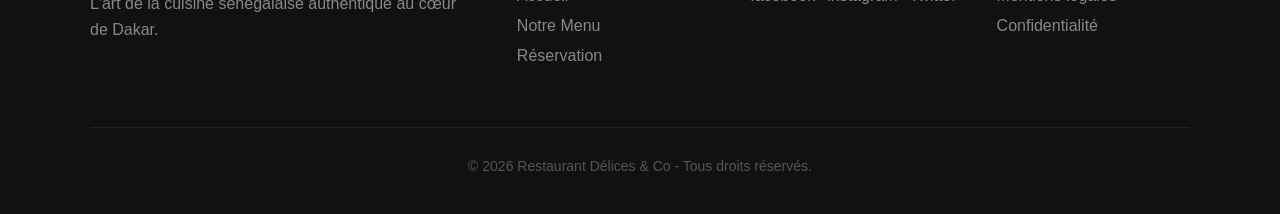
==== commit 2e97404b: "Ajout admin avec gestion employés" ====
--- a/index.html
+++ b/index.html
@@ -23,6 +23,7 @@
         <li><a href="#galerie">Galerie</a></li>
         <li><a href="#testimonials">Témoignages</a></li>
         <li><a href="#contact">Contact</a></li>
+        <li><a href="admin.html">Admin</a></li>
     </ul>
 </nav>
 
